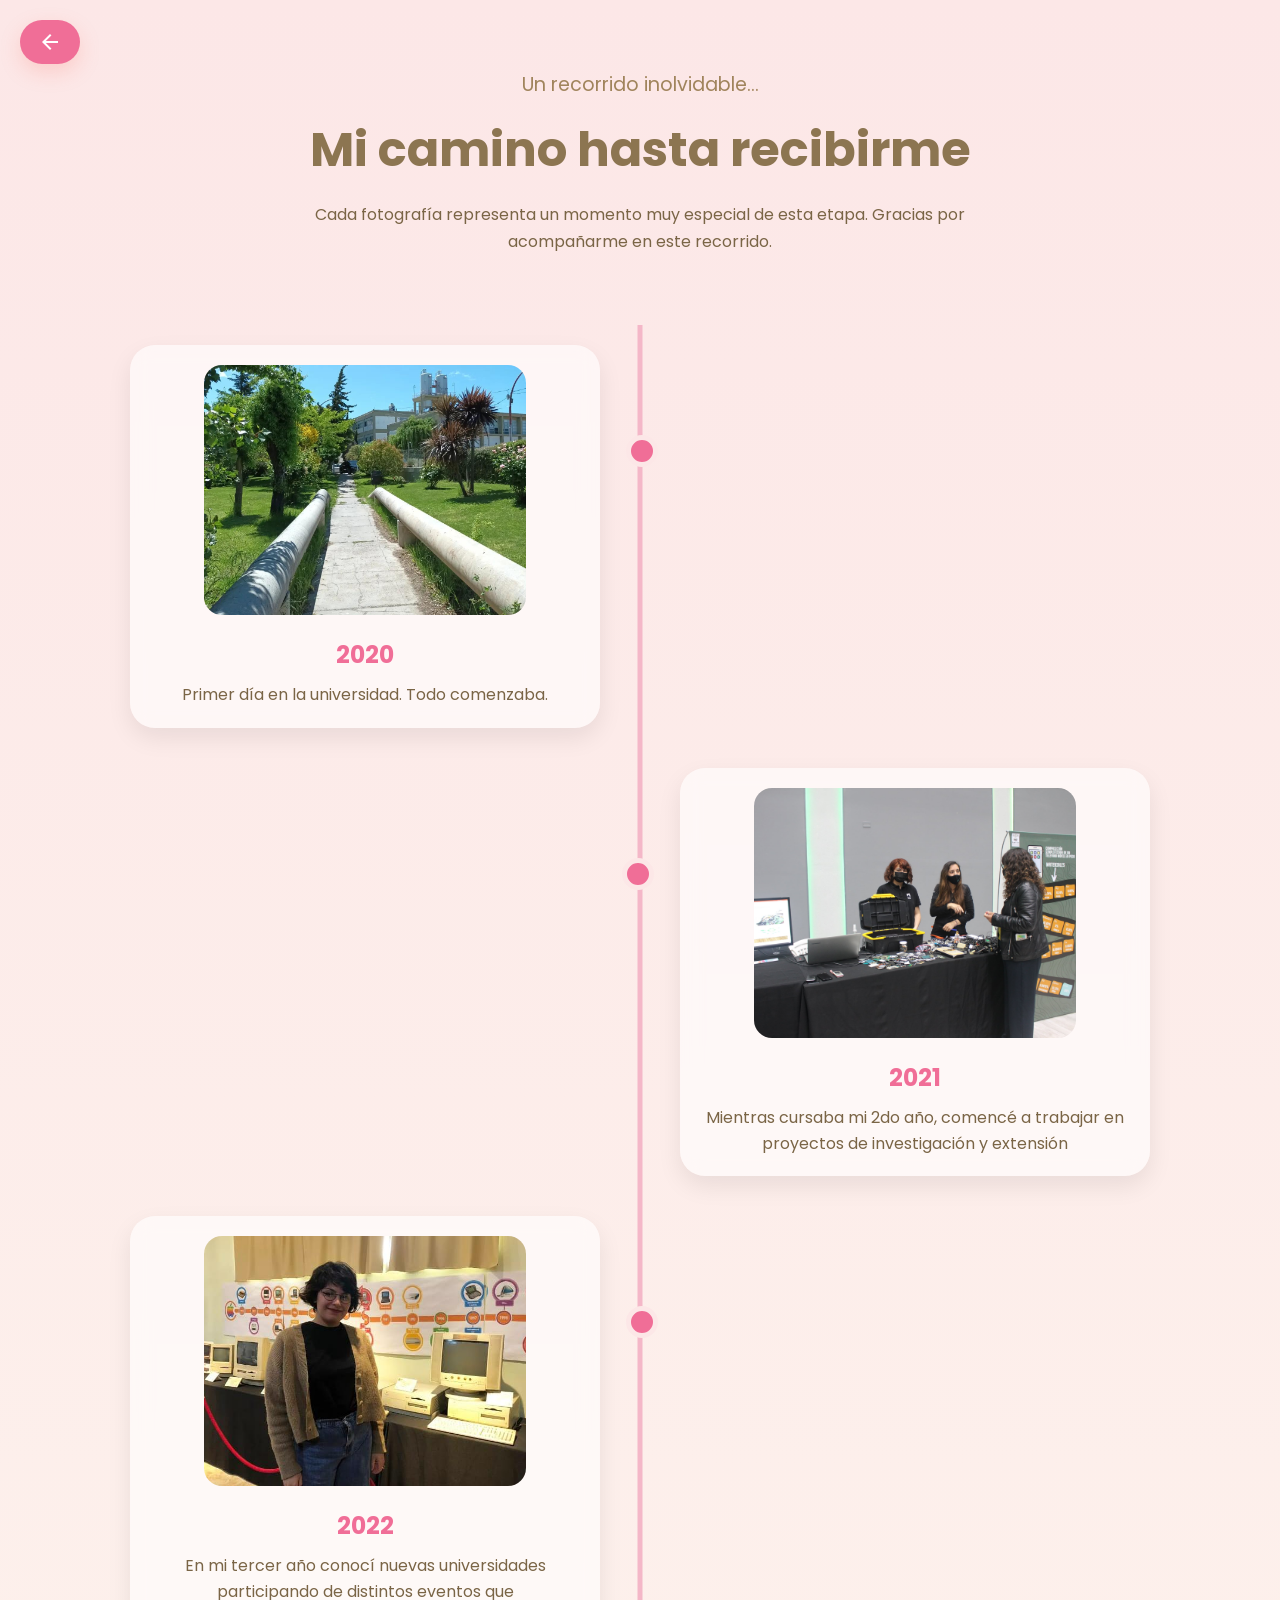
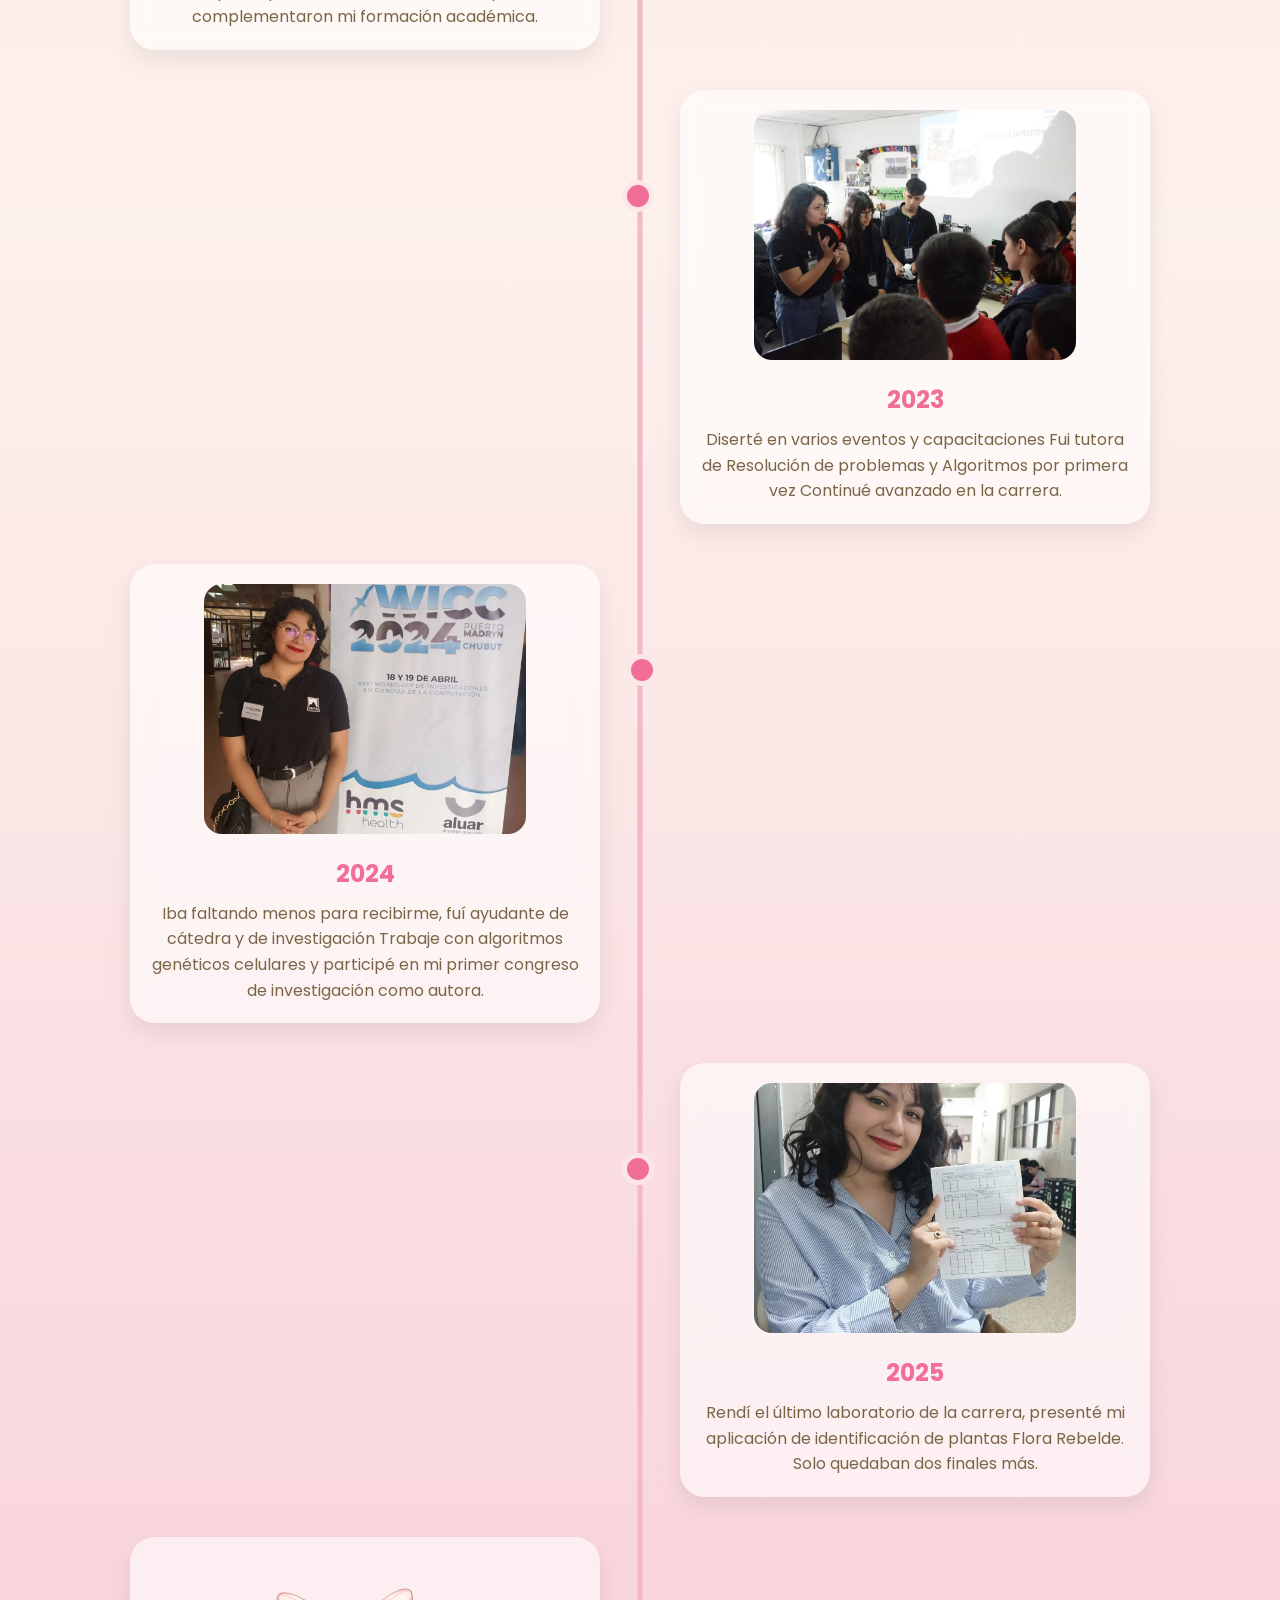
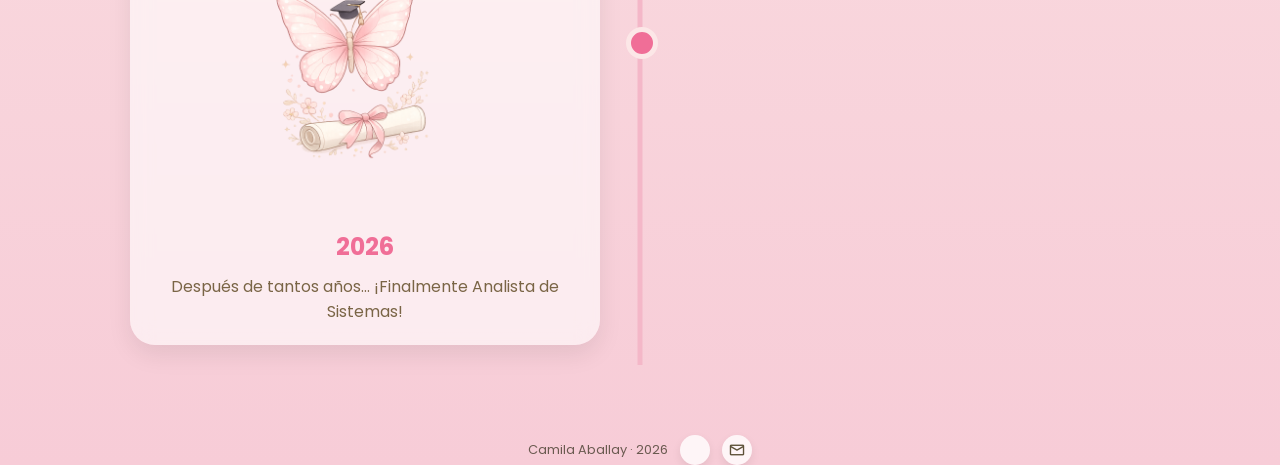
==== fotos.html @ 9742849b "." ====
<!DOCTYPE html>
<html lang="es">

<head>

<meta charset="UTF-8">
<meta name="viewport" content="width=device-width, initial-scale=1.0">

<title>Mi camino hasta recibirme</title>

<link rel="preconnect" href="https://fonts.googleapis.com">

<link rel="preconnect" href="https://fonts.gstatic.com" crossorigin>

<link href="https://fonts.googleapis.com/css2?family=Poppins:wght@300;400;500;600;700;800&display=swap" rel="stylesheet">

<link href="https://fonts.googleapis.com/css2?family=Material+Symbols+Outlined" rel="stylesheet">

<link rel="stylesheet" href="css/fotos.css">
<script defer src="js/fotos.js"></script>
</head>

<body>
 <!-- BOTÓN VOLVER -->

    <a href="index.html" class="boton-volver">
    <span class="material-symbols-outlined">
        arrow_back
    </span>
</a>
<div class="contenedor">

    <p class="subtitulo">
        Un recorrido inolvidable...
    </p>

    <h1>
        Mi camino hasta recibirme
    </h1>

    <p class="descripcion">
        Cada fotografía representa un momento muy especial de esta etapa.
        Gracias por acompañarme en este recorrido. 
    </p>

    <div class="timeline">

        <!-- 1 -->

        <div class="momento izquierda">

            <div class="contenido">

                <img src="img/primerdia.jpg"  class="foto">

                <h3>2020</h3>

                <p>
                    Primer día en la universidad.
                    Todo comenzaba.
                </p>

            </div>

        </div>

        <!-- 2 -->

        <div class="momento derecha">

            <div class="contenido">

                <img src="img/2021.jpg"  class="foto">

                <h3>2021</h3>

                <p>
                    Mientras cursaba mi 2do año, comencé a trabajar en proyectos de investigación y extensión
                </p>

            </div>

        </div>

        <!-- 3 -->

        <div class="momento izquierda">

            <div class="contenido">

                <img src="img/2022.jpg"  class="foto">

                <h3>2022</h3>

                <p>
                 En mi tercer año conocí nuevas universidades participando de distintos eventos
                 que complementaron mi formación académica.
                </p>

            </div>

        </div>

        <!-- 4 -->

        <div class="momento derecha">

            <div class="contenido">

                <img src="img/2023.jpg"  class="foto">

                <h3>2023</h3>

                <p>
                   Diserté en varios eventos y capacitaciones
                   Fui tutora de Resolución de problemas y Algoritmos por primera vez
                   Continué avanzado en la carrera.
                </p>

            </div>

        </div>

        <!-- 5 -->
         <div class="momento izquierda">

            <div class="contenido">

                <img src="img/2024.jpg"  class="foto">

                <h3>2024</h3>

                <p>
                   Iba faltando menos para recibirme, fuí ayudante de cátedra y de investigación
                   Trabaje con algoritmos genéticos celulares y participé en mi primer congreso de investigación
                   como autora.
                </p>

            </div>

        </div>
<div class="momento derecha">

            <div class="contenido">

                <img src="img/2025.jpg"  class="foto">

                <h3>2025</h3>

                <p>
                   Rendí el último laboratorio de la carrera, presenté mi aplicación
                   de identificación de plantas <a>Flora Rebelde</a>. Solo quedaban dos finales más.
                 
                </p>

            </div>

        </div>
        <div class="momento izquierda" >

            <div class="contenido">

                <img src="img/2026.png"  class="foto">

                <h3>2026</h3>

                <p>
                    Después de tantos años...
                    ¡Finalmente Analista de Sistemas!
                    
                </p>

            </div>

        </div>

    </div>

   

</div>
<div class="modal-imagen" id="modalImagen">

    <span id="cerrarImagen">&times;</span>

    <img id="imagenGrande">

</div>
   <footer class="footer">

        <span class="footer-text">
            Camila Aballay · 2026
        </span>

        <a href="https://github.com/TU_USUARIO/FloraRebelde"
           target="_blank"
           rel="noopener noreferrer"
           aria-label="GitHub">

            <i class="fa-brands fa-github"></i>

        </a>

        <a href="mailto:tuemail@gmail.com"
           aria-label="Contacto">

            <span class="material-symbols-outlined">
                mail
            </span>

        </a>

    </footer>
</body>

</html>
---- css/fotos.css ----
*{
    margin:0;
    padding:0;
    box-sizing:border-box;
}

body{

    font-family:Poppins,sans-serif;

    background:linear-gradient(
        180deg,
        #FCE7E7,
        #FDF1EC,
        #F7CCD7
    );

    color:#7A6546;

}

.contenedor{

    width:90%;
    max-width:1100px;

    margin:auto;

    padding:70px 0;

    text-align:center;

}

.subtitulo{

    color:#A0845C;

    font-size:1.2rem;

}

h1{

    color:#8C7551;

    font-size:3rem;

    margin:15px 0;

}

.descripcion{

    max-width:700px;

    margin:auto;

    line-height:1.7;

    margin-bottom:70px;

}

.timeline{

    position:relative;

    margin:auto;

}

.timeline::after{

    content:"";

    position:absolute;

    width:5px;

    background:#F4B7C8;

    top:0;

    bottom:0;

    left:50%;

    transform:translateX(-50%);
}

.momento{

    position:relative;

    width:50%;

    padding:20px 40px;

}

.izquierda{

    left:0;

}

.derecha{

    left:50%;
}

.contenido{

    background:rgba(255,255,255,.6);

    backdrop-filter:blur(10px);

    padding:20px;

    border-radius:25px;

    box-shadow:0 10px 25px rgba(0,0,0,.08);

    transition:.3s;
}

.contenido:hover{

    transform:translateY(-5px);

}

.contenido img{

    width:75%;

    height:250px;

    object-fit:cover;

    border-radius:18px;

    margin-bottom:15px;
}

.contenido h3{

    color:#F06E97;

    margin-bottom:10px;

    font-size:1.5rem;

}

.contenido p{

    line-height:1.6;

}

.momento::after{

  content:"";

    position:absolute;

    width:22px;
    height:22px;

    background:#F06E97;
    border:5px solid #FCE7E7;
    border-radius:50%;

    top:110px;

    z-index:3;

}

.izquierda::after{

    right:-18px;

}

.derecha::after{

    left:-18px;

}

.volver{

    margin-top:70px;

}

.volver a{

    display:inline-block;

    text-decoration:none;

    color:white;

    background:linear-gradient(
        90deg,
        #FF9A92,
        #F7C9D8
    );

    padding:15px 35px;

    border-radius:999px;

    transition:.3s;
}

.volver a:hover{

    transform:translateY(-3px);

}

@media(max-width:800px){

.timeline::after{

left:25px;

}

.momento{

width:100%;

padding-left:70px;

padding-right:20px;

}

.derecha{

left:0;

}

.izquierda::after,
.derecha::after{

left:8px;

}

}
/* ===========================
   MODAL IMAGEN
=========================== */

.modal-imagen{

    display:none;

    position:fixed;

    inset:0;

    background:rgba(0,0,0,.85);

    justify-content:center;

    align-items:center;

    z-index:9999;

    animation:aparecer .25s;
}

.modal-imagen.mostrar{

    display:flex;
}

.modal-imagen img{

    max-width:90%;

    max-height:90vh;

    border-radius:20px;

    box-shadow:0 15px 40px rgba(0,0,0,.4);

    animation:zoom .25s;
}

.modal-imagen span{

    position:absolute;

    top:25px;

    right:35px;

    color:white;

    font-size:45px;

    cursor:pointer;
}

.foto{

    cursor:pointer;

    transition:.3s;
}

.foto:hover{

    transform:scale(1.03);
}

@keyframes zoom{

    from{

        transform:scale(.8);

        opacity:0;
    }

    to{

        transform:scale(1);

        opacity:1;
    }

}
.boton-volver{
    position:fixed;
    top:20px;
    left:20px;

    display:flex;
    align-items:center;
    gap:8px;

    padding:10px 18px;

    border-radius:999px;

    
    background:#F06E97;
    color:white;

    text-decoration:none;
    font-weight:600;
    font-size:.85rem;

    box-shadow:0 8px 20px rgba(250,128,114,.25);

    transition:.3s;
    z-index:999;
}
.boton-volver:hover{
    transform:translateY(-3px);
}
/* FOOTER */
.footer{
   
    
    bottom:15px;
    left:0;

    width:100%;

    display:flex;
    justify-content:center;
    align-items:center;

    gap:12px;

    font-size:.8rem;

    color:#6A5A50;
}

/* Línea decorativa */

.footer::before{

content:"";

    position:absolute;

    top:-25px;

    left:50%;

    transform:translateX(-50%);

    width:350px;

    height:1px;

    background:linear-gradient(
        90deg,
        transparent,
        #F4B7C8,
        #F06E97,
        #F4B7C8,
        transparent
    );
}

.footer a{
    width:30px;
    height:30px;

    display:flex;
    align-items:center;
    justify-content:center;

    border-radius:50%;

    background:rgba(255,255,255,.8);

    color:#5D5138;

    text-decoration:none;

    box-shadow:
    0 4px 10px rgba(0,0,0,.08);
}

.footer .material-symbols-outlined,
.footer i{
    font-size:18px;
}
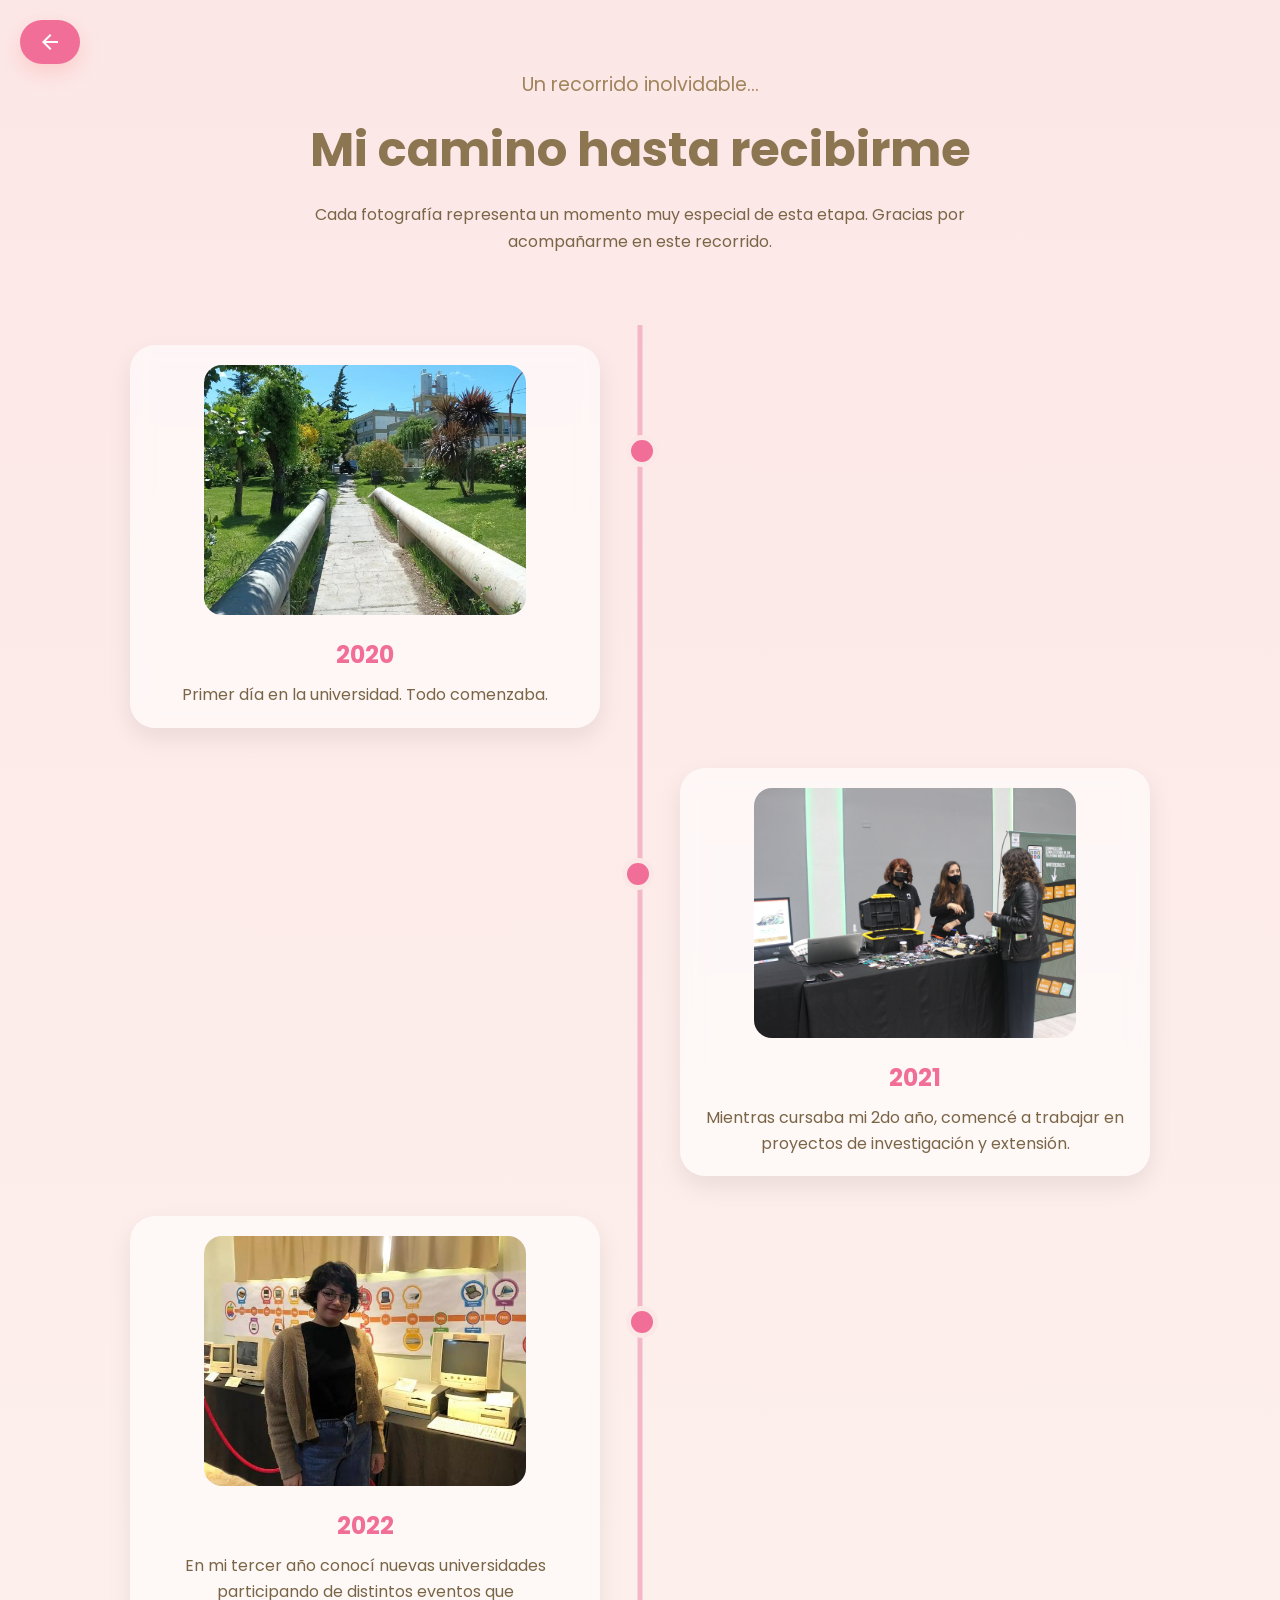
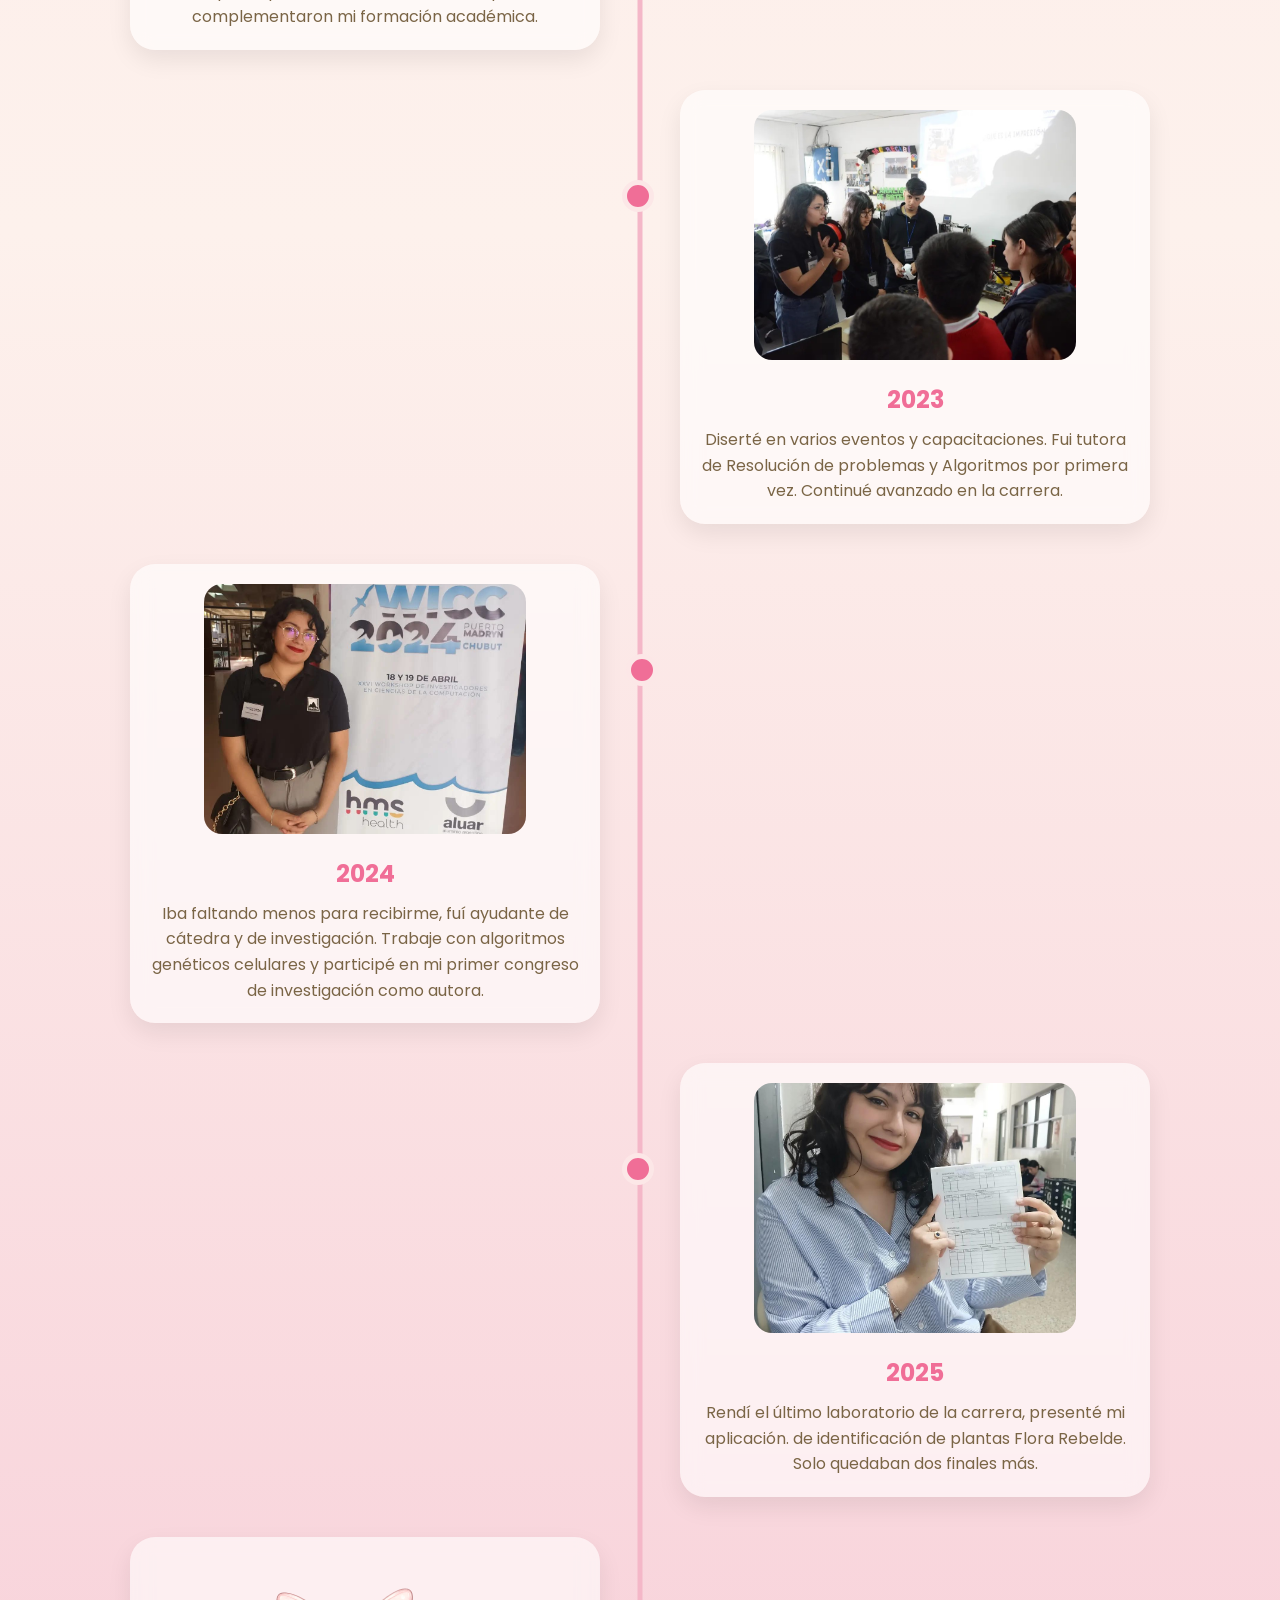
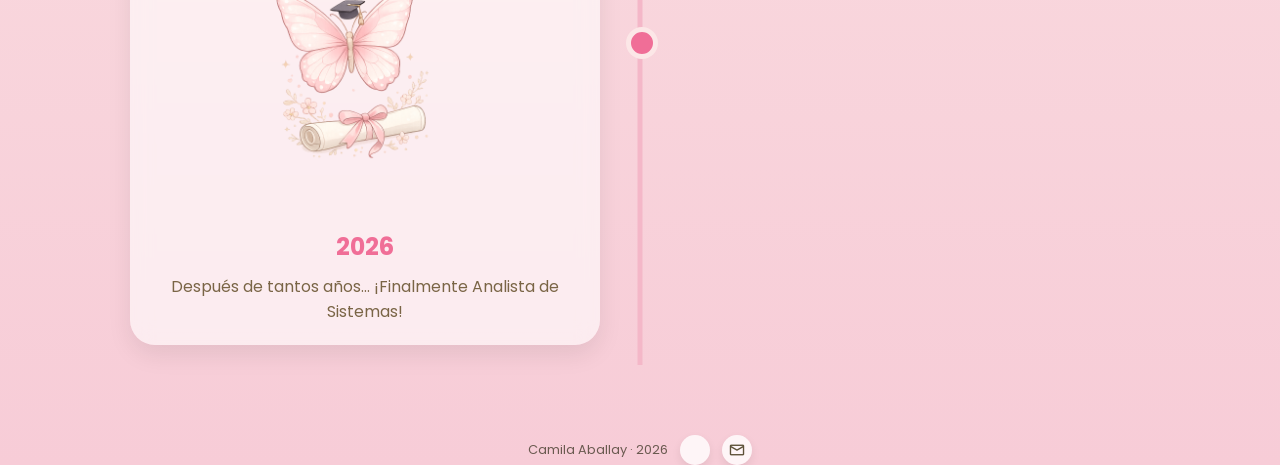
==== commit ec355841: "edición de imagenes" ====
--- a/fotos.html
+++ b/fotos.html
@@ -75,7 +75,7 @@
                 <h3>2021</h3>
 
                 <p>
-                    Mientras cursaba mi 2do año, comencé a trabajar en proyectos de investigación y extensión
+                    Mientras cursaba mi 2do año, comencé a trabajar en proyectos de investigación y extensión.
                 </p>
 
             </div>
@@ -112,8 +112,8 @@
                 <h3>2023</h3>
 
                 <p>
-                   Diserté en varios eventos y capacitaciones
-                   Fui tutora de Resolución de problemas y Algoritmos por primera vez
+                   Diserté en varios eventos y capacitaciones.
+                   Fui tutora de Resolución de problemas y Algoritmos por primera vez.
                    Continué avanzado en la carrera.
                 </p>
 
@@ -131,7 +131,7 @@
                 <h3>2024</h3>
 
                 <p>
-                   Iba faltando menos para recibirme, fuí ayudante de cátedra y de investigación
+                   Iba faltando menos para recibirme, fuí ayudante de cátedra y de investigación.
                    Trabaje con algoritmos genéticos celulares y participé en mi primer congreso de investigación
                    como autora.
                 </p>
@@ -148,7 +148,7 @@
                 <h3>2025</h3>
 
                 <p>
-                   Rendí el último laboratorio de la carrera, presenté mi aplicación
+                   Rendí el último laboratorio de la carrera, presenté mi aplicación.
                    de identificación de plantas <a>Flora Rebelde</a>. Solo quedaban dos finales más.
                  
                 </p>
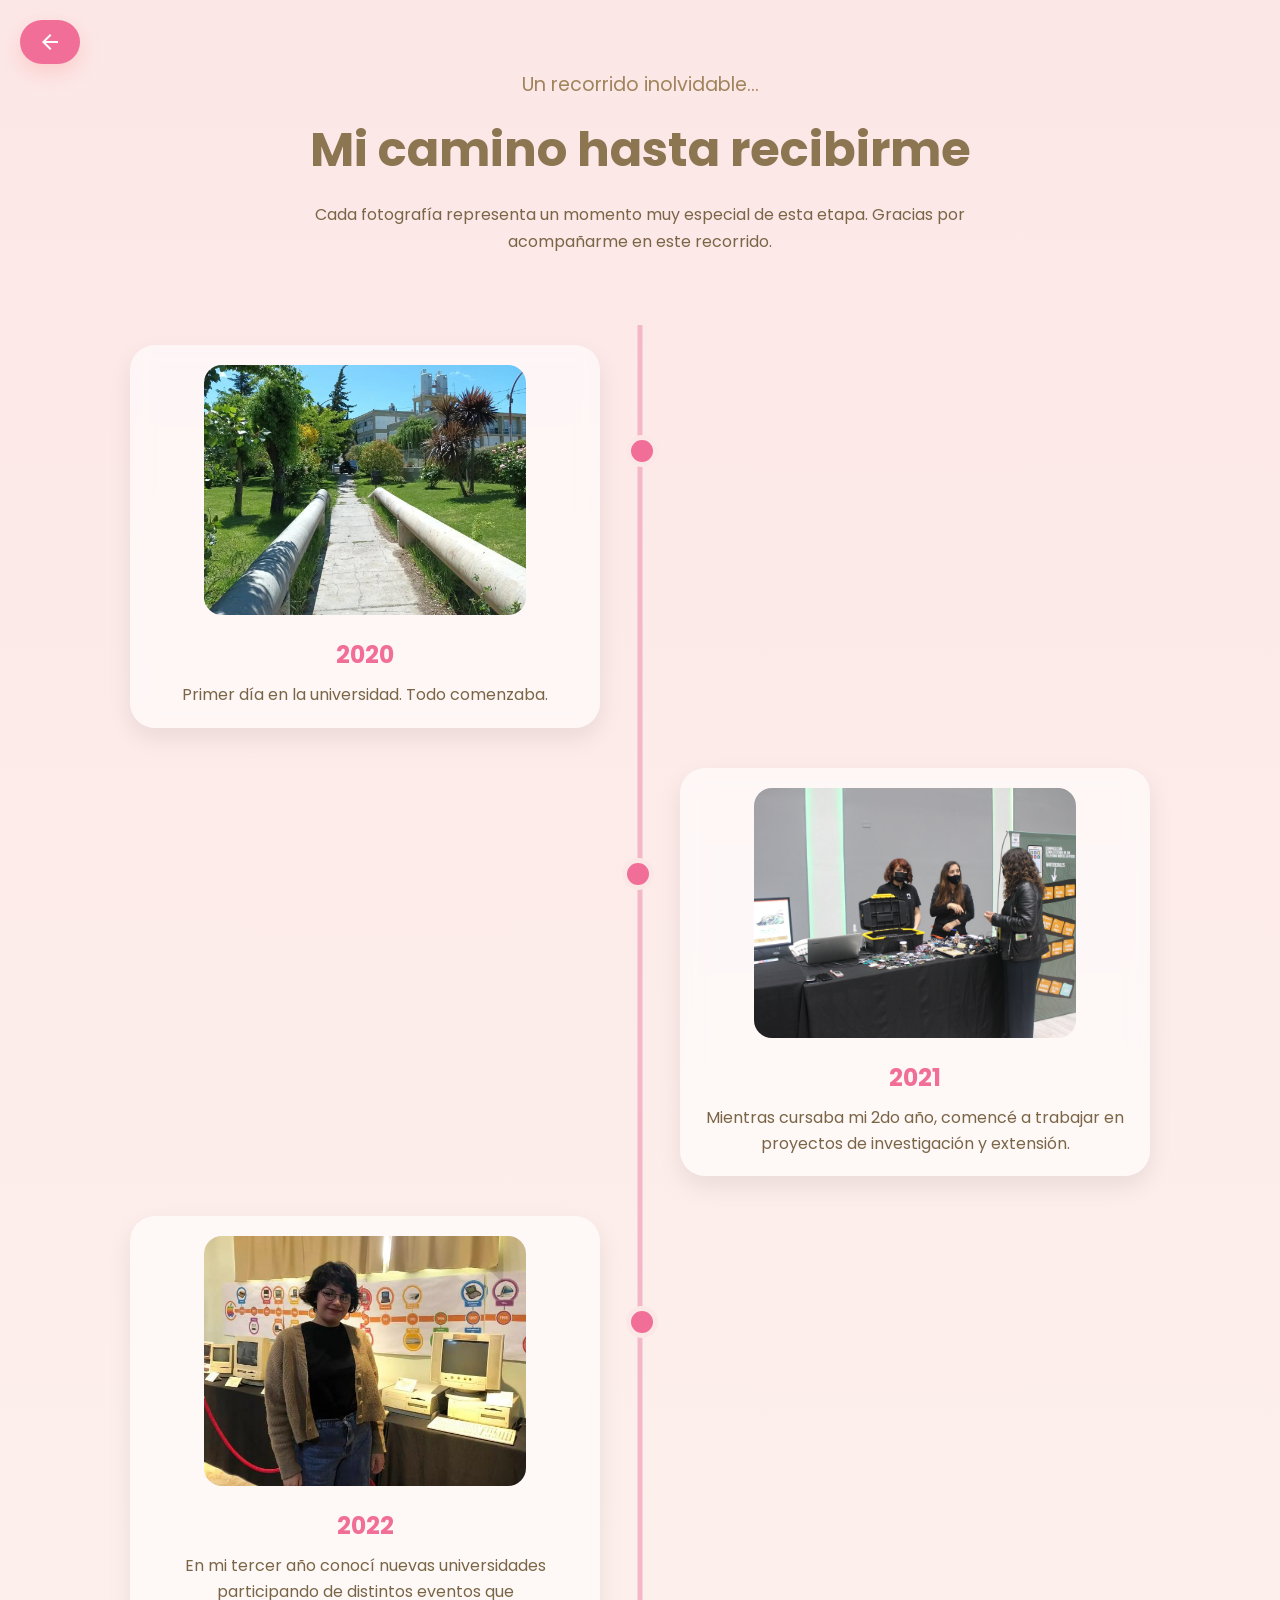
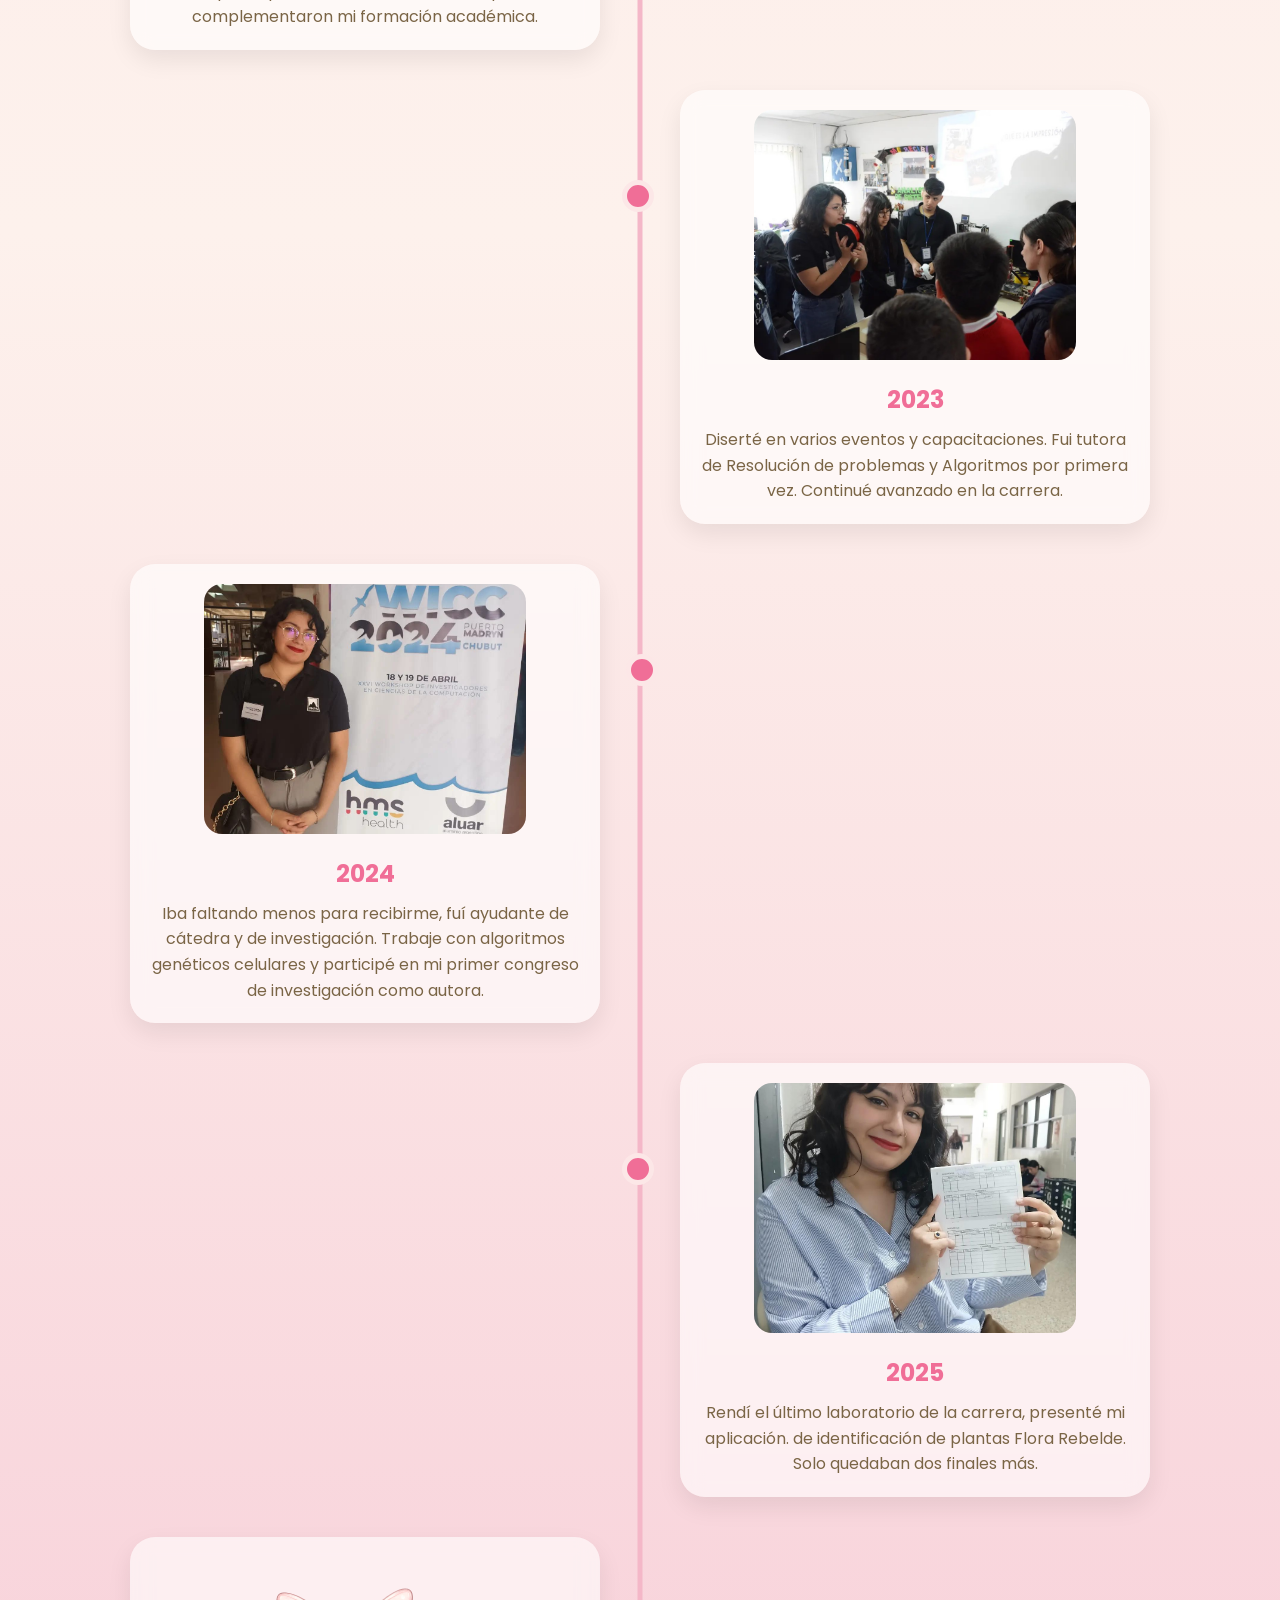
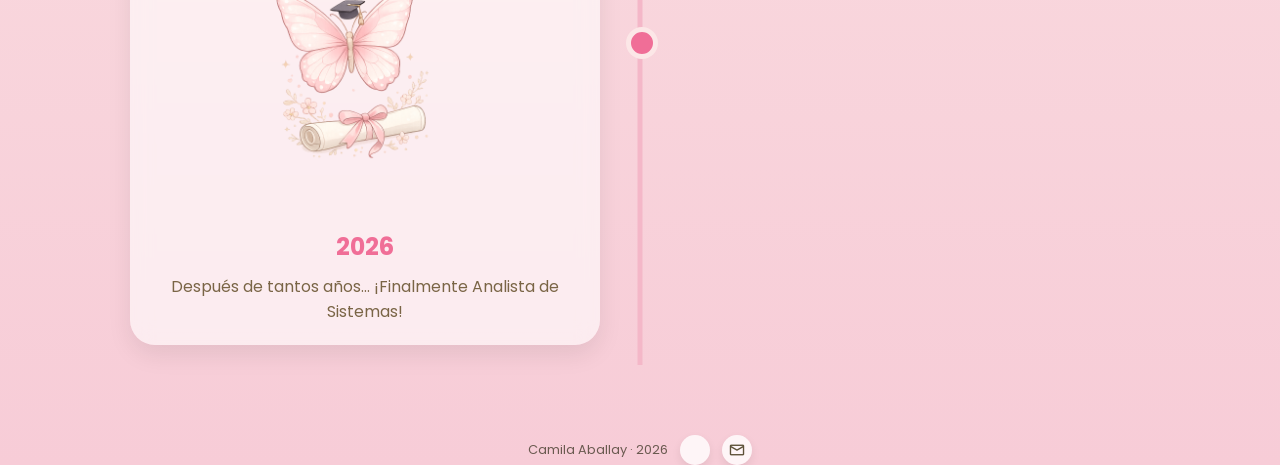
==== commit f24da443: "modificacion imagen fotos" ====
--- a/fotos.html
+++ b/fotos.html
@@ -107,7 +107,7 @@
 
             <div class="contenido">
 
-                <img src="img/2023.jpg"  class="foto">
+                <img src="img/2023.jpg"  class="foto"  style="object-position: 15% center;">
 
                 <h3>2023</h3>
 
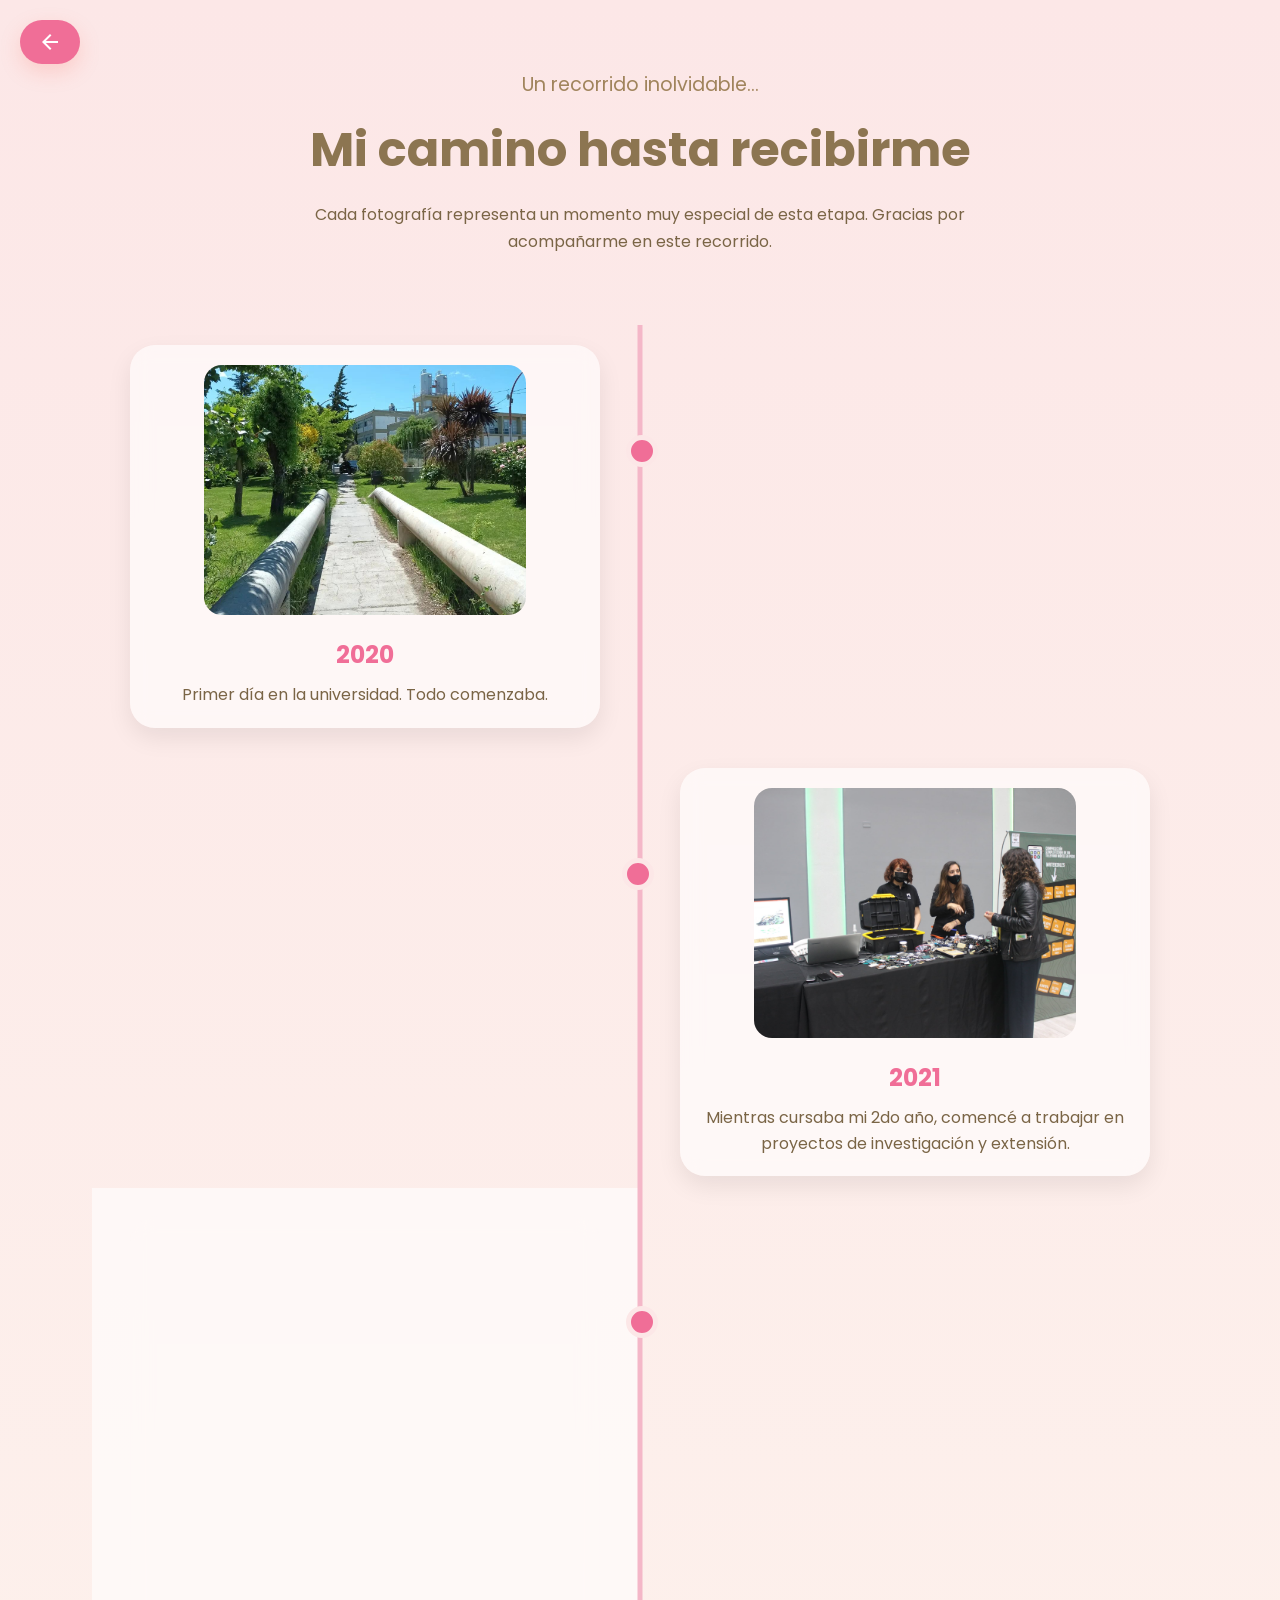
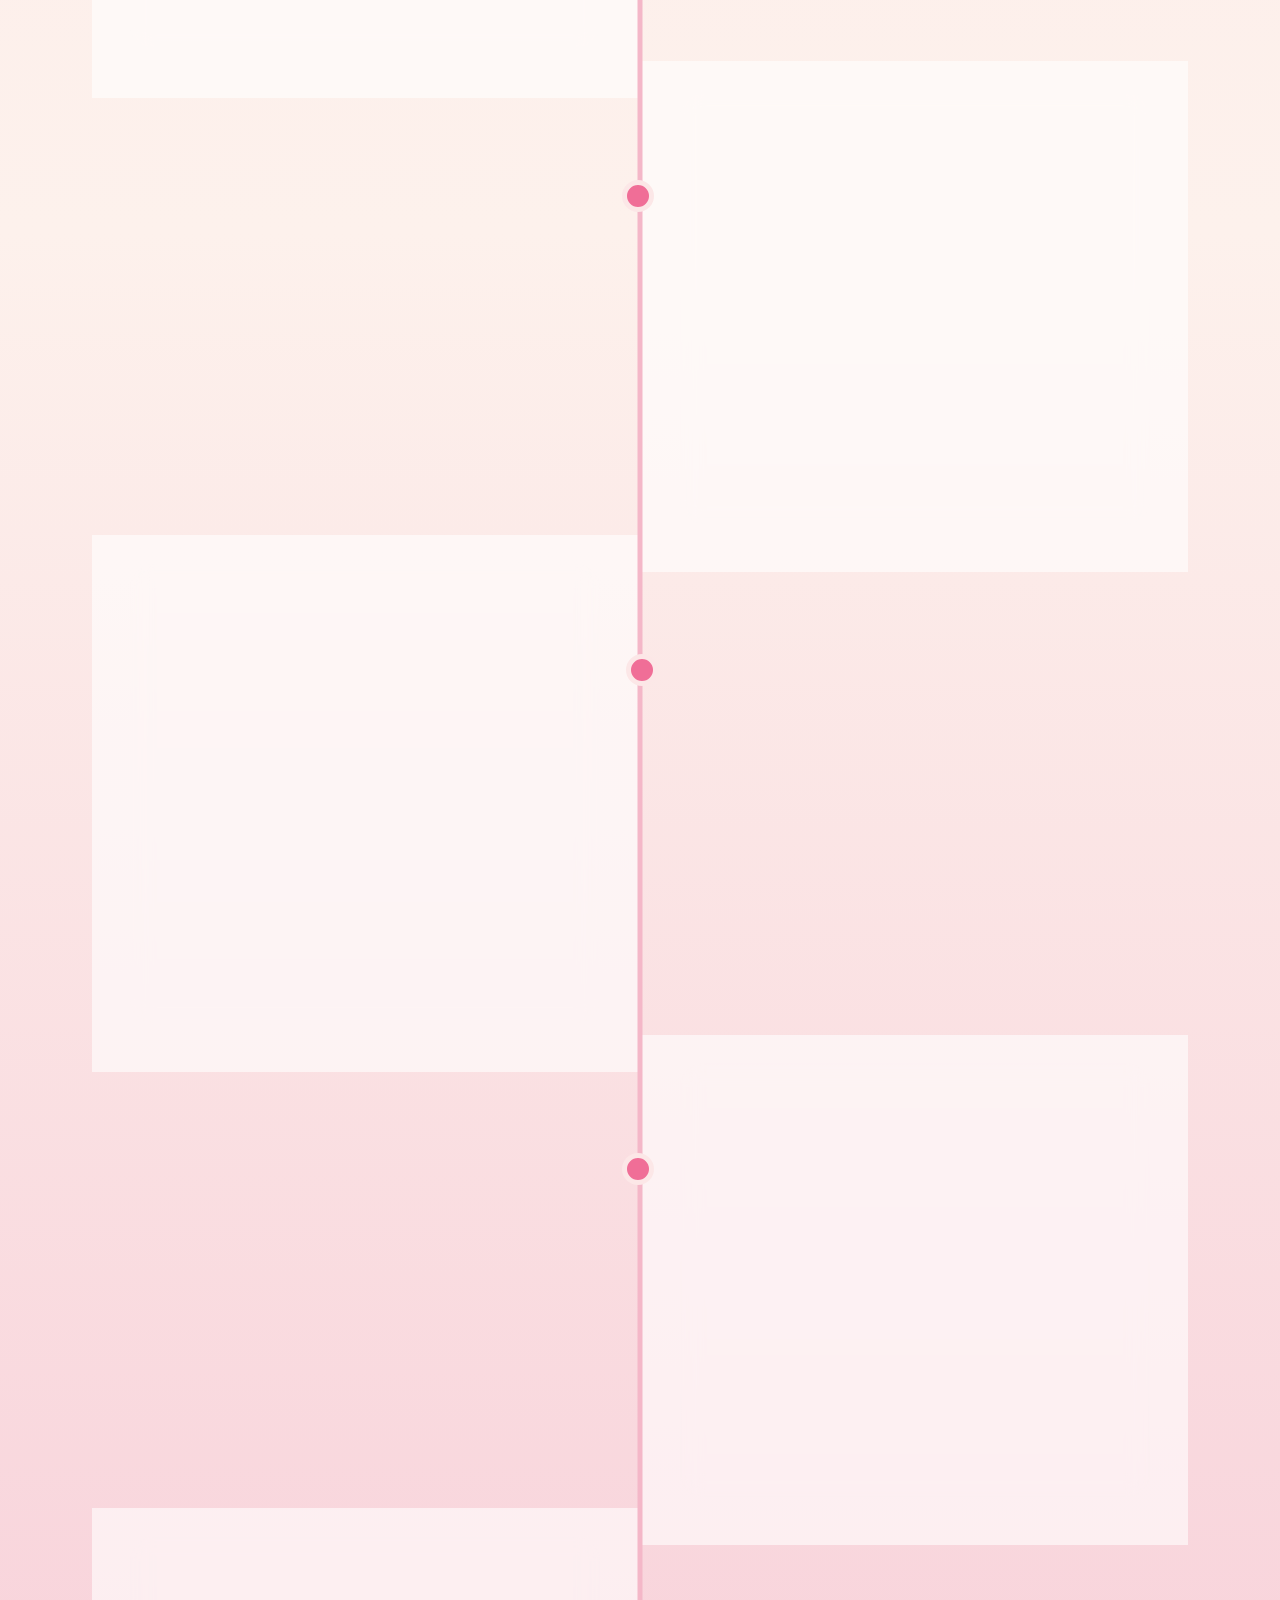
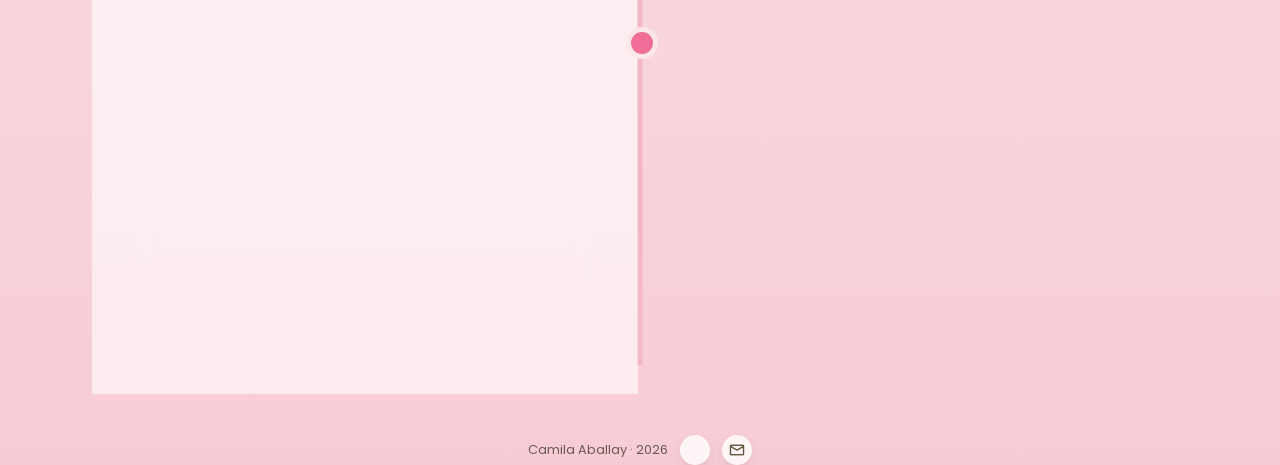
==== commit abf35571: "modificacion footer" ====
--- a/fotos.html
+++ b/fotos.html
@@ -192,7 +192,7 @@
             Camila Aballay · 2026
         </span>
 
-        <a href="https://github.com/TU_USUARIO/FloraRebelde"
+        <a href="#
            target="_blank"
            rel="noopener noreferrer"
            aria-label="GitHub">
@@ -201,7 +201,7 @@
 
         </a>
 
-        <a href="mailto:tuemail@gmail.com"
+        <a href="mailto:aballaycamila4@gmail.com"
            aria-label="Contacto">
 
             <span class="material-symbols-outlined">
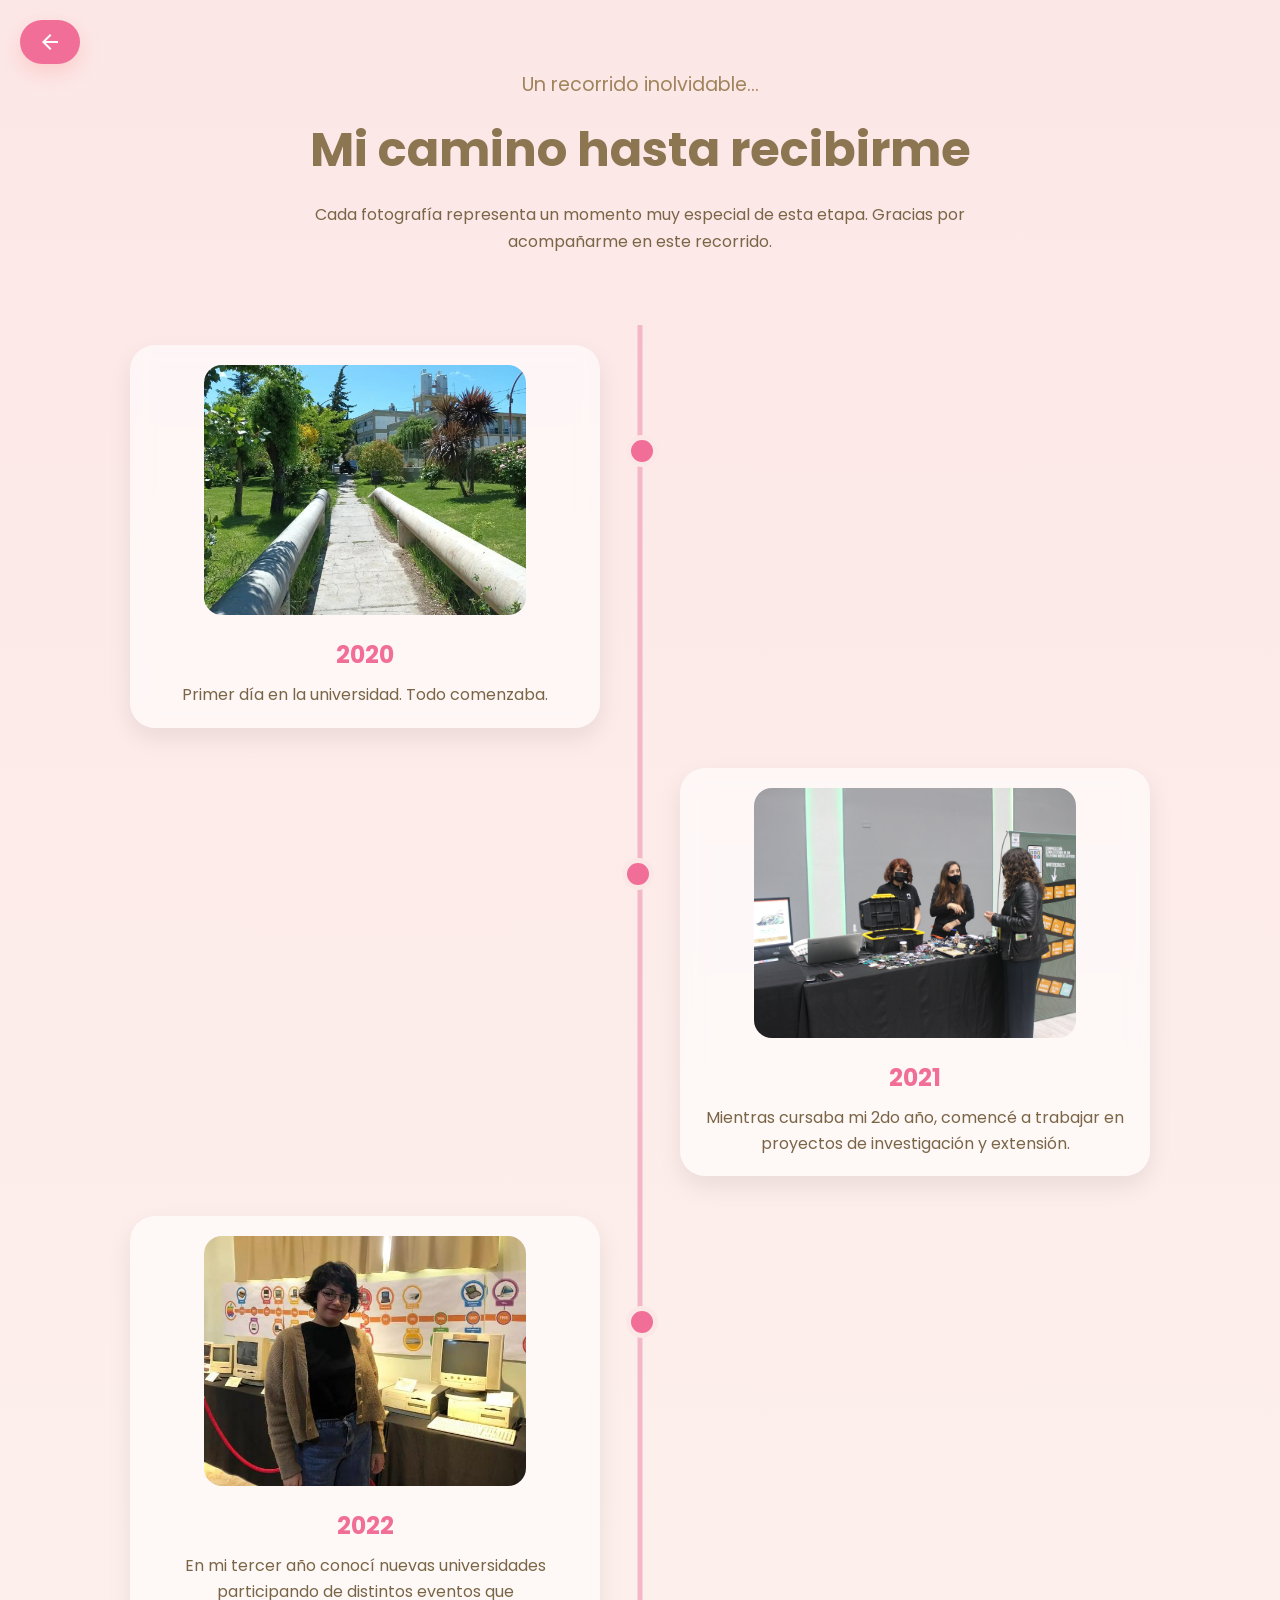
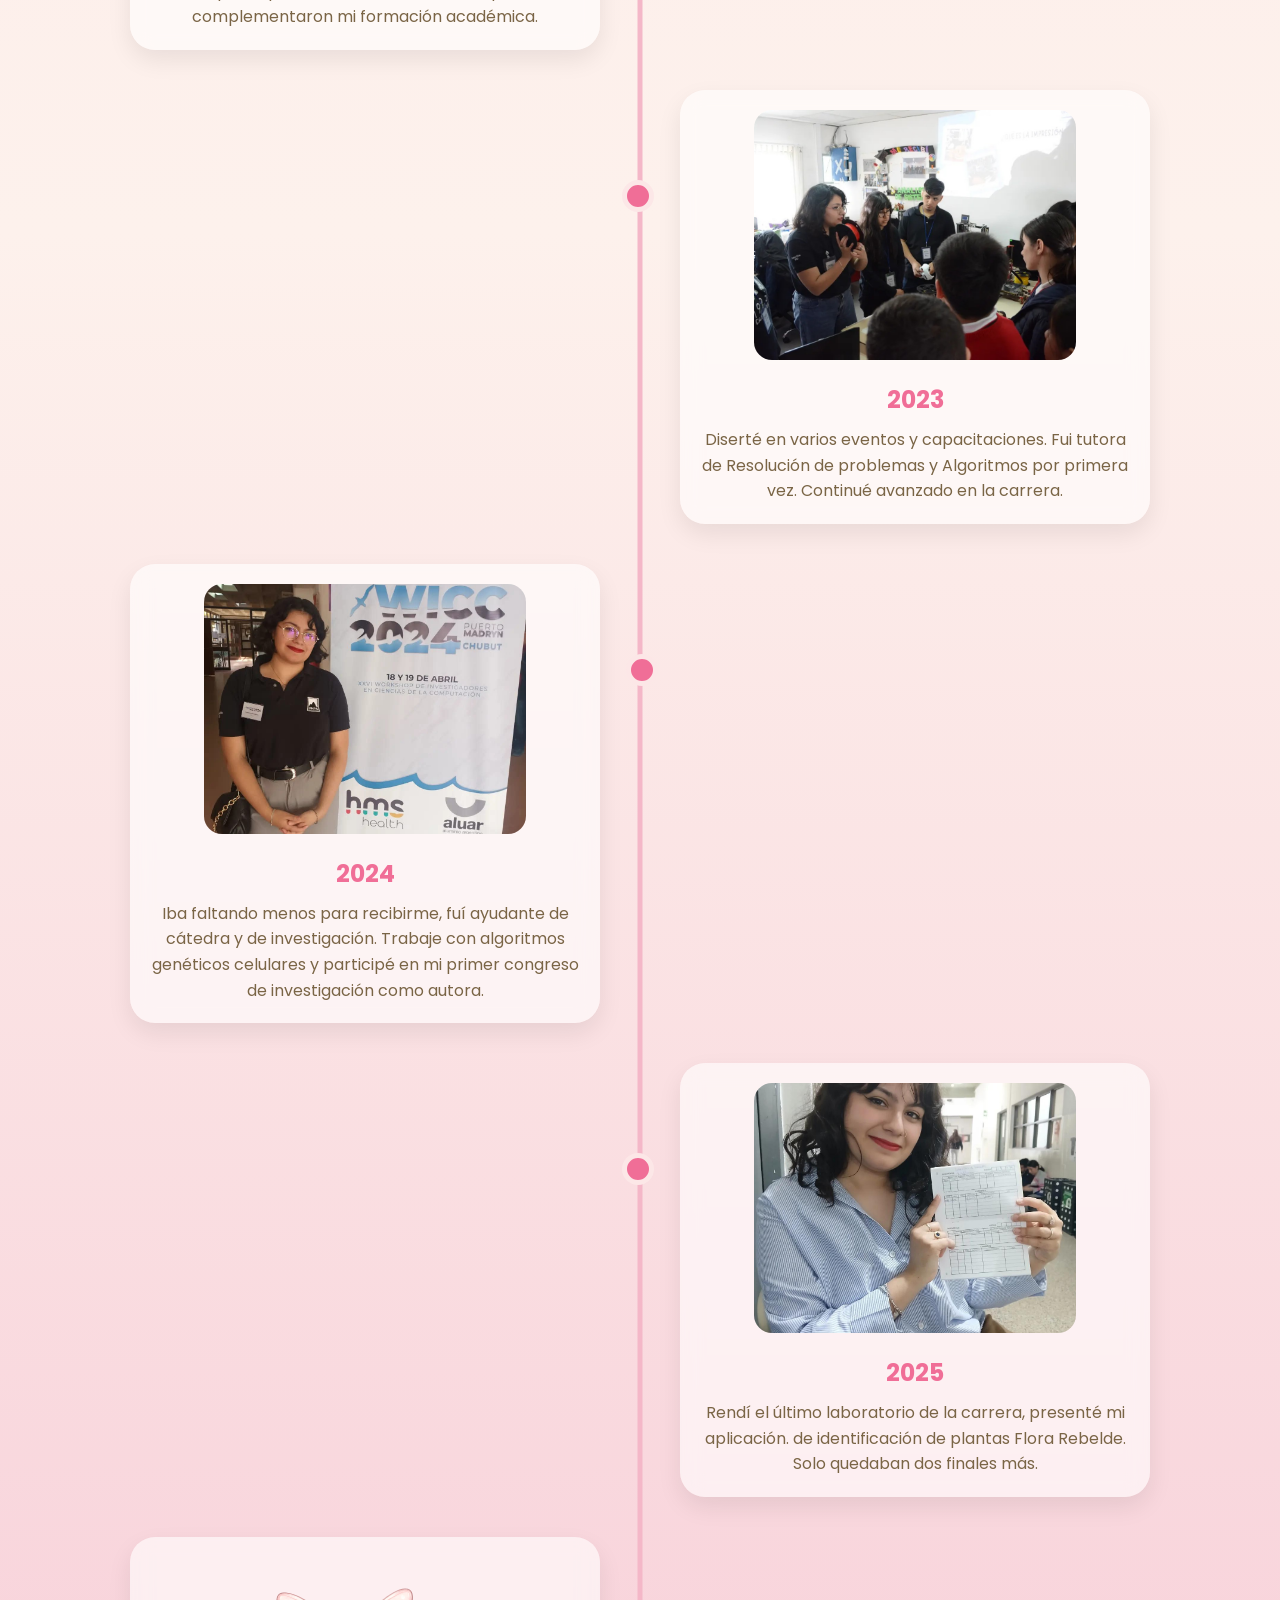
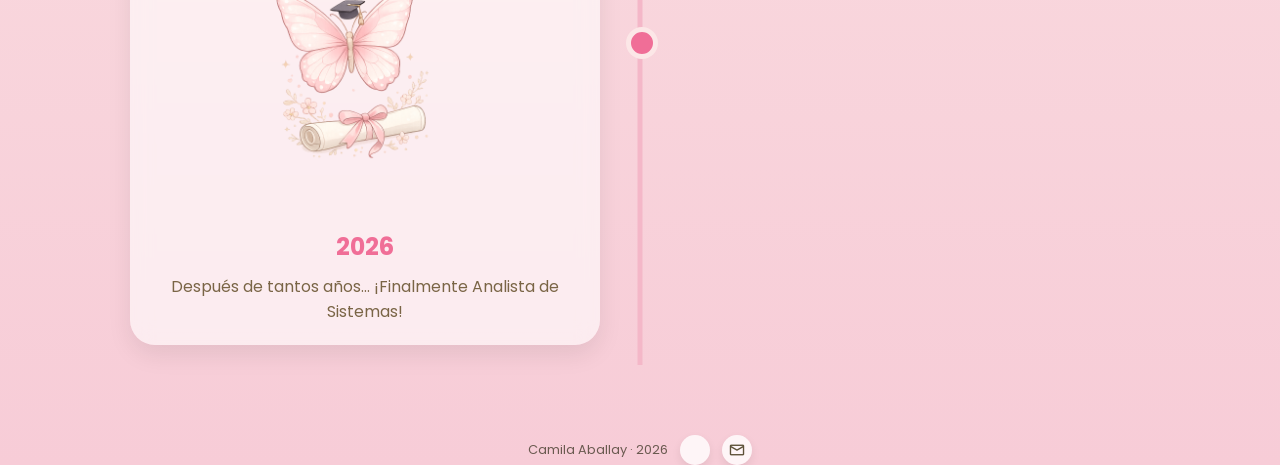
==== commit 5dbcf7a7: "cambios footer" ====
--- a/fotos.html
+++ b/fotos.html
@@ -195,7 +195,7 @@
         <a href="#
            target="_blank"
            rel="noopener noreferrer"
-           aria-label="GitHub">
+           aria-label="GitHub" style="color:rebeccapurple">
 
             <i class="fa-brands fa-github"></i>
 
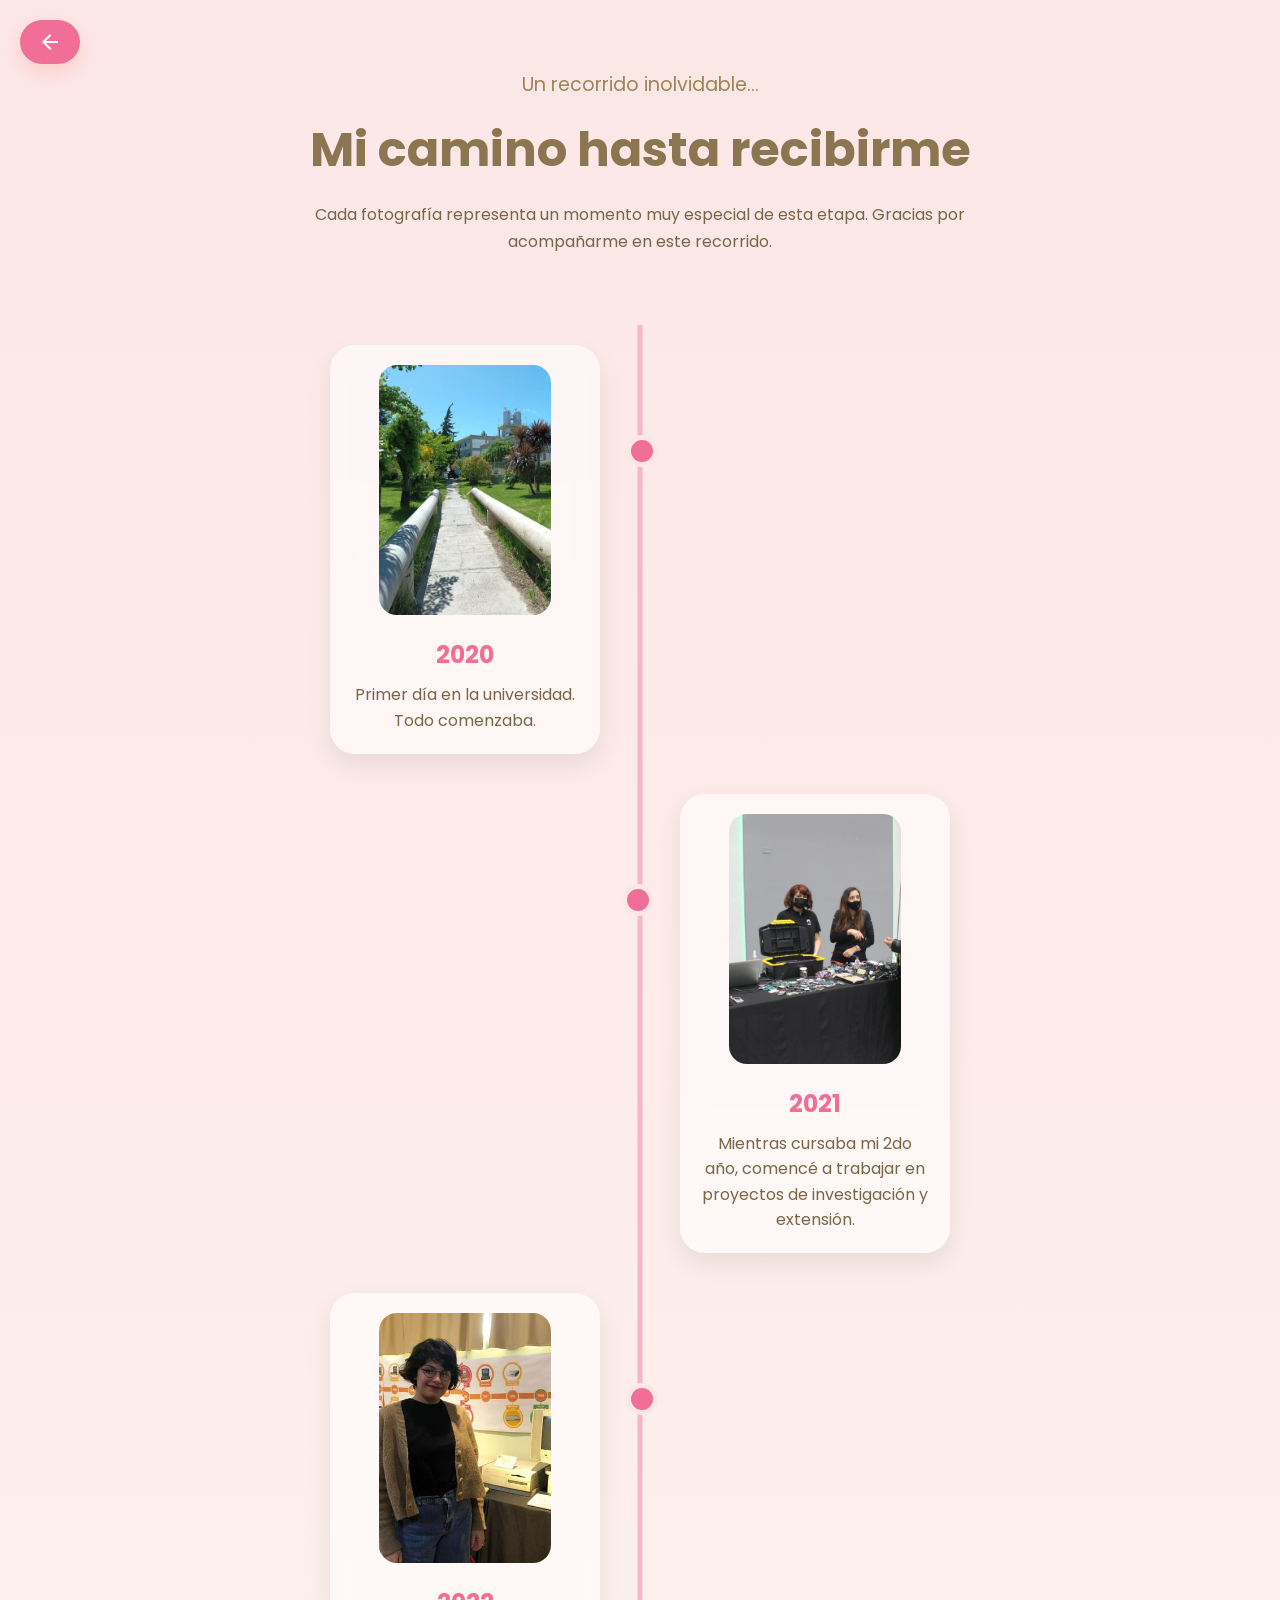
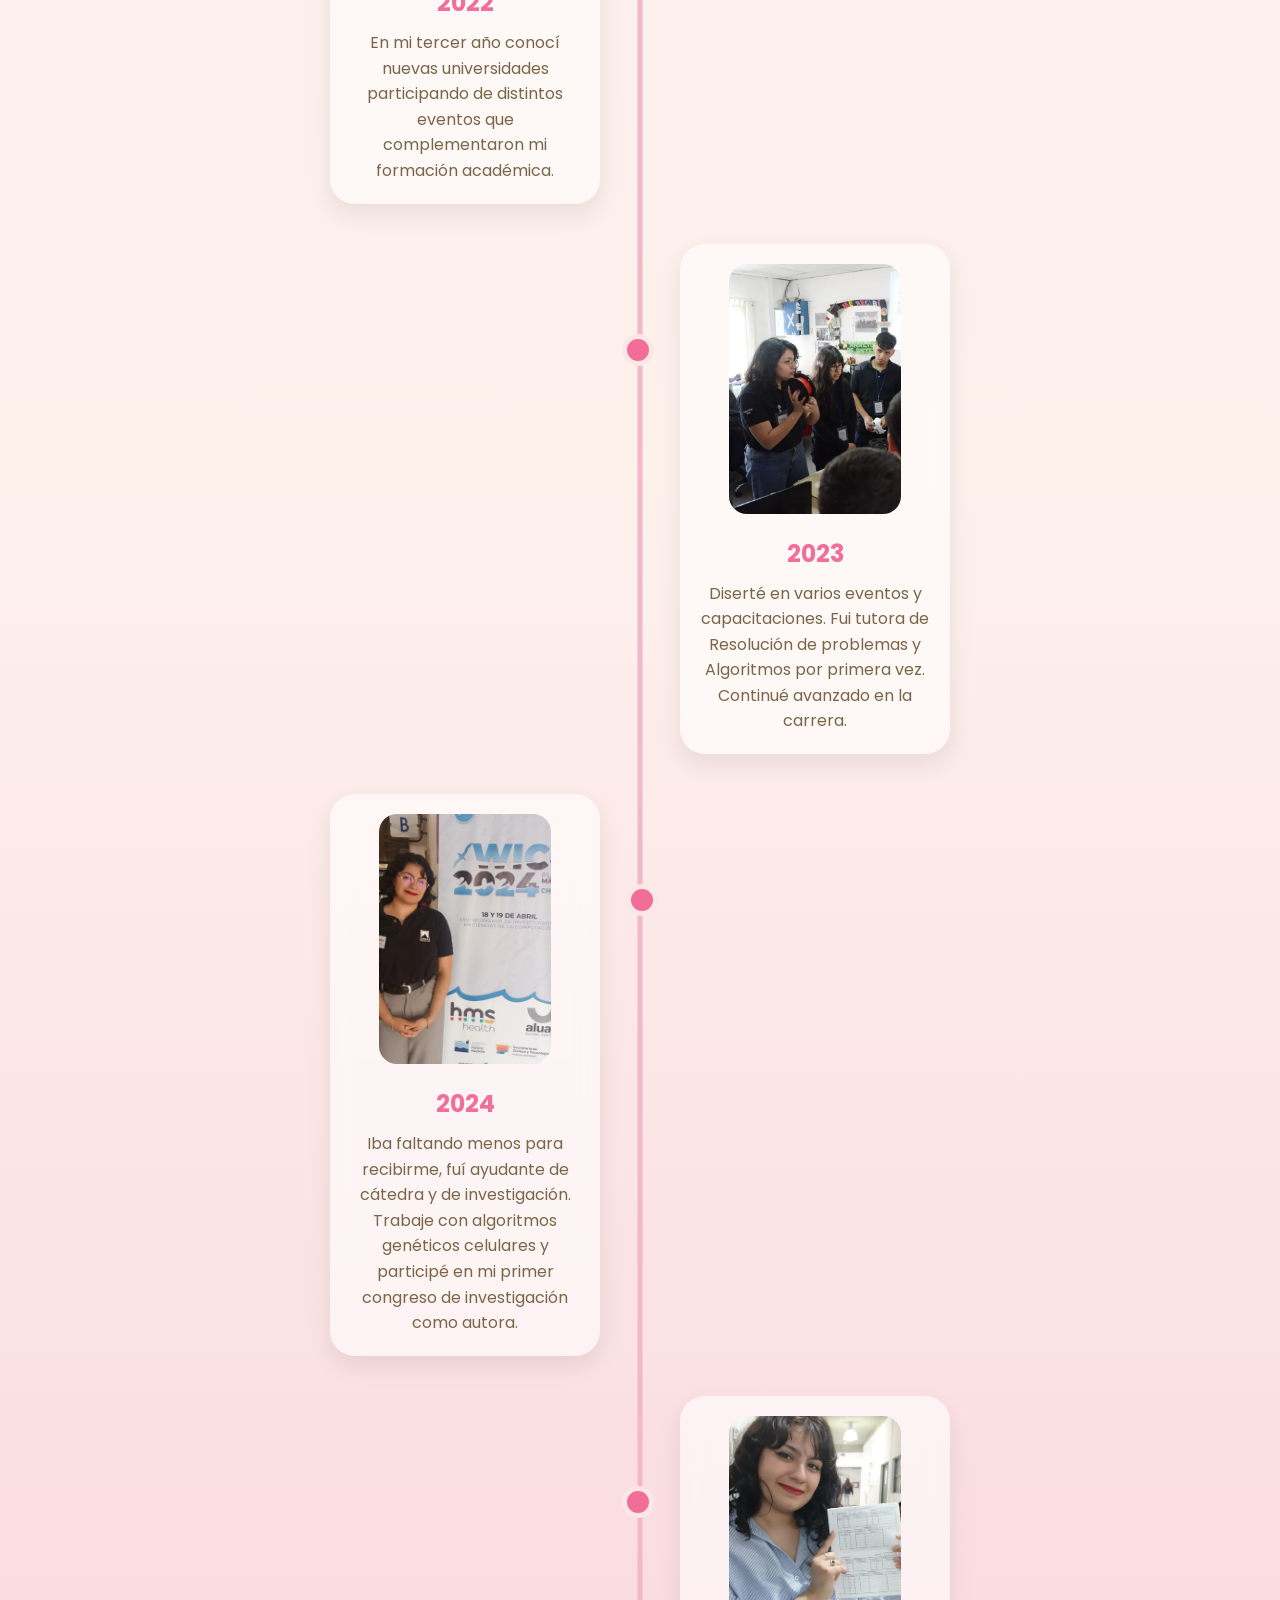
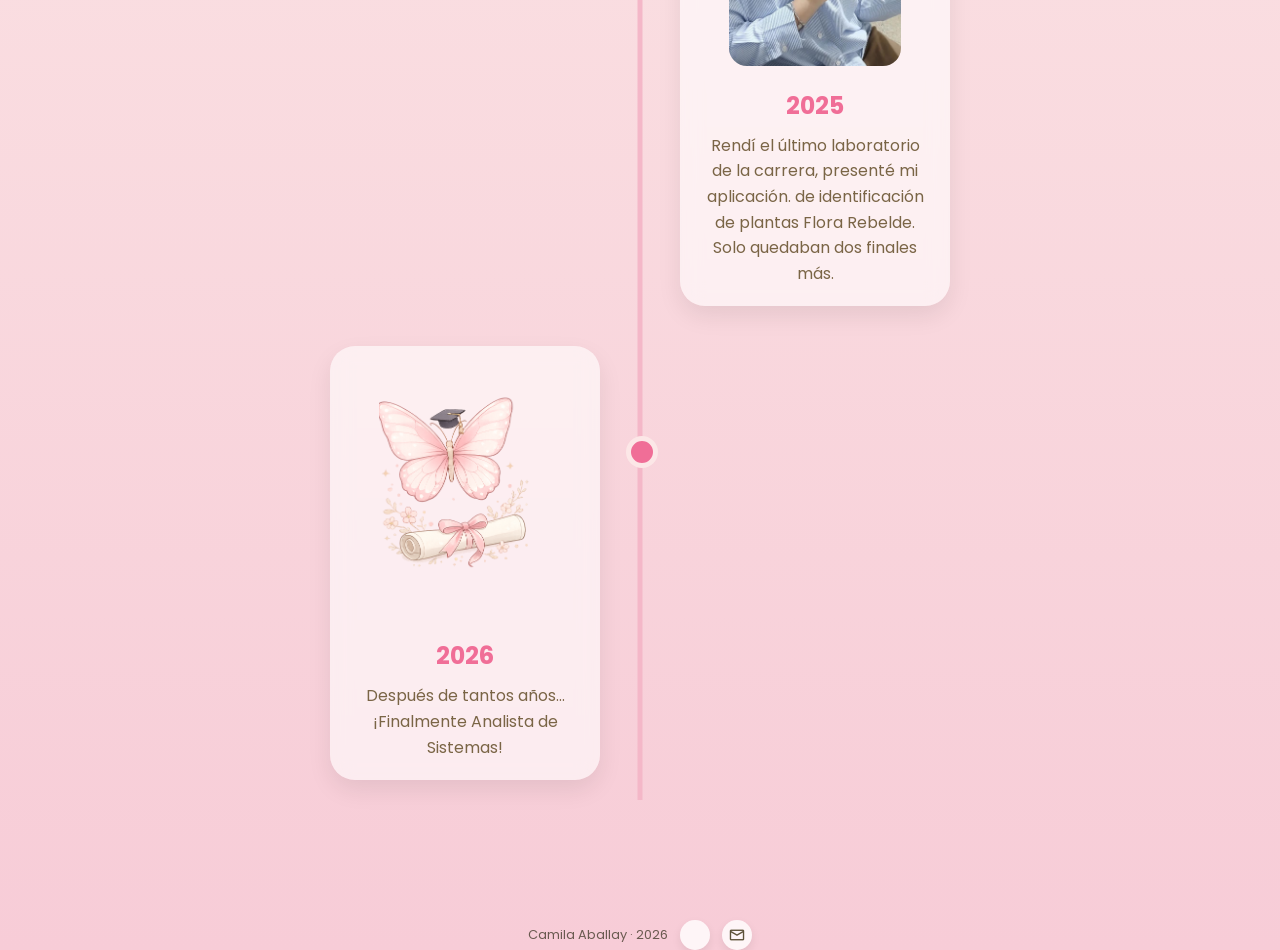
==== commit 8cc47630: "footer" ====
--- a/fotos.html
+++ b/fotos.html
@@ -195,7 +195,7 @@
         <a href="#
            target="_blank"
            rel="noopener noreferrer"
-           aria-label="GitHub" style="color:rebeccapurple">
+           aria-label="GitHub" >
 
             <i class="fa-brands fa-github"></i>
 
--- a/css/fotos.css
+++ b/css/fotos.css
@@ -370,8 +370,7 @@
 .boton-volver:hover{
     transform:translateY(-3px);
 }
-/* FOOTER */
-.footer{
+footer{
    
     
     bottom:15px;
@@ -441,4 +440,396 @@
 .footer .material-symbols-outlined,
 .footer i{
     font-size:18px;
+}
+/* TECNOLOGÍAS */
+
+.stack-inline{
+
+    text-align:center;
+
+    margin-top:10px;
+    margin-bottom:25px;
+
+    font-size:.9rem;
+
+    font-weight:500;
+
+    color:#8C7551;
+
+    opacity:.9;
+}
+
+/* TIMELINE */
+
+.timeline{
+
+
+    flex:1;
+    max-width:700px;
+    margin-bottom:50px;
+
+}
+
+.timeline h2{
+
+    text-align:center;
+
+    margin-bottom:25px;
+
+    color:#F06E97;
+
+    font-size:1.8rem;
+}
+
+.timeline-item{
+
+    position:relative;
+
+    display:flex;
+
+    gap:20px;
+
+    margin-bottom:25px;
+}
+
+.timeline-item::before{
+
+    content:"";
+
+    position:absolute;
+
+    left:22px;
+    top:50px;
+
+    width:2px;
+    height:100%;
+
+    background:#F4B7C8;
+}
+
+.timeline-item:last-child::before{
+    display:none;
+}
+
+.timeline-icon{
+
+    min-width:45px;
+    height:45px;
+
+    border-radius:50%;
+
+    background:white;
+
+    display:flex;
+    justify-content:center;
+    align-items:center;
+
+    box-shadow:
+    0 5px 15px rgba(0,0,0,.08);
+}
+
+.timeline-icon .material-symbols-outlined{
+
+    font-size:22px;
+
+    color:#F06E97;
+}
+
+.timeline-content{
+
+    flex:1;
+
+    background:rgba(255,255,255,.75);
+
+    backdrop-filter:blur(10px);
+
+    padding:18px;
+
+    border-radius:18px;
+
+    box-shadow:
+    0 8px 20px rgba(0,0,0,.06);
+}
+
+.timeline-content h3{
+
+    margin-bottom:6px;
+
+    color:#8C7551;
+
+    font-size:1rem;
+}
+
+.timeline-content p{
+
+    font-size:.9rem;
+
+    line-height:1.6;
+
+    color:#6E5E52;
+}
+/* TABLET */
+
+@media (max-width:950px){
+
+    body{
+        overflow:auto;
+        padding:20px;
+    }
+
+    .contenido{
+        flex-direction:column;
+        align-items:center;
+        gap:25px;
+    }
+
+    .features{
+        width:100%;
+        max-width:550px;
+
+        margin-top:0;
+    }
+
+    .footer{
+        position:static;
+        margin:30px 0;
+    }
+
+    .boton-volver{
+        position:static;
+        display:inline-flex;
+        margin-bottom:20px;
+    }
+}
+
+/* CELULARES */
+/* CELULARES */
+
+@media (max-width:600px){
+
+    body{
+        padding:15px;
+    }
+
+    .boton-volver{
+        position:static;
+        display:inline-flex;
+        margin-bottom:15px;
+    }
+
+    .hero{
+        margin-bottom:20px;
+    }
+
+    .hero h1{
+        font-size:2.2rem;
+        line-height:1.1;
+    }
+
+    .subtitulo p{
+        font-size:.8rem;
+    }
+
+    .linea{
+        width:35px;
+    }
+
+    .descripcion{
+        max-width:320px;
+        margin:auto;
+
+        font-size:.9rem;
+        line-height:1.6;
+    }
+
+    .contenido{
+        gap:20px;
+    }
+
+    /* TELEFONO */
+
+    .phone-showcase{
+
+      
+          margin-top: 5px;
+        padding:12px;
+
+        border-radius:25px;
+
+        display:flex;
+        flex-direction:column;
+       align-items:center;
+    }
+
+    .phone-frame{
+        width:200px;
+        height:410px;
+    }
+
+    /* SLIDER */
+
+    .slider-buttons{
+        margin-top:12px;
+    }
+
+    .slider-buttons button{
+        width:45px;
+        height:45px;
+    }
+
+    /* BOTON APK */
+
+    .boton-demo{
+
+        width:100%;
+        max-width:280px;
+
+        justify-content:center;
+
+        padding:14px;
+
+        font-size:.9rem;
+
+        transition:.2s;
+    }
+
+    .boton-demo:active{
+        transform:scale(.97);
+    }
+
+    .nota-demo{
+        margin-top:10px;
+        margin-bottom:4px;
+       
+        text-align:center;
+    }
+    .timeline{
+
+    max-width:650px;
+    margin:0px auto 20px;
+    
+    margin-bottom:20px;
+}
+
+.timeline h2{
+
+    text-align:center;
+
+    margin-bottom:20px;
+
+    color:#F06E97;
+}
+
+.timeline-item{
+
+    position:relative;
+
+    display:flex;
+
+    gap:20px;
+
+    margin-bottom:25px;
+}
+
+.timeline-item::before{
+
+    content:"";
+
+    position:absolute;
+
+    left:22px;
+    top:50px;
+
+    width:2px;
+    height:100%;
+
+    background:#F4B7C8;
+}
+
+.timeline-item:last-child::before{
+    display:none;
+}
+
+.timeline-icon{
+
+    min-width:45px;
+    height:45px;
+
+    border-radius:50%;
+
+    background:white;
+
+    display:flex;
+    justify-content:center;
+    align-items:center;
+
+    box-shadow:
+    0 5px 15px rgba(0,0,0,.08);
+}
+
+.timeline-icon .material-symbols-outlined{
+
+    color:#F06E97;
+}
+
+.timeline-content{
+
+    flex:1;
+
+    background:rgba(255,255,255,.65);
+
+    padding:15px;
+
+    border-radius:16px;
+}
+
+.timeline-content h3{
+
+    margin-bottom:5px;
+
+    color:#8C7551;
+}
+
+.timeline-content p{
+
+    font-size:.9rem;
+
+    line-height:1.5;
+}
+.stack-inline{
+
+    text-align:center;
+
+    margin-top:4px;
+    margin-bottom:12px;
+
+    font-size:.85rem;
+
+    color:#8C7551;
+
+    opacity:.85;
+}
+.boton-volver{
+
+    position:fixed;
+
+    top:15px;
+    left:15px;
+
+    width:45px;
+    height:45px;
+
+    padding:0;
+
+    justify-content:center;
+
+    border-radius:50%;
+}
+}
+
+    /* FEATURES */
+
+   .footer a i{
+    color:#5D5138 !important;
+    font-size:18px;
 }
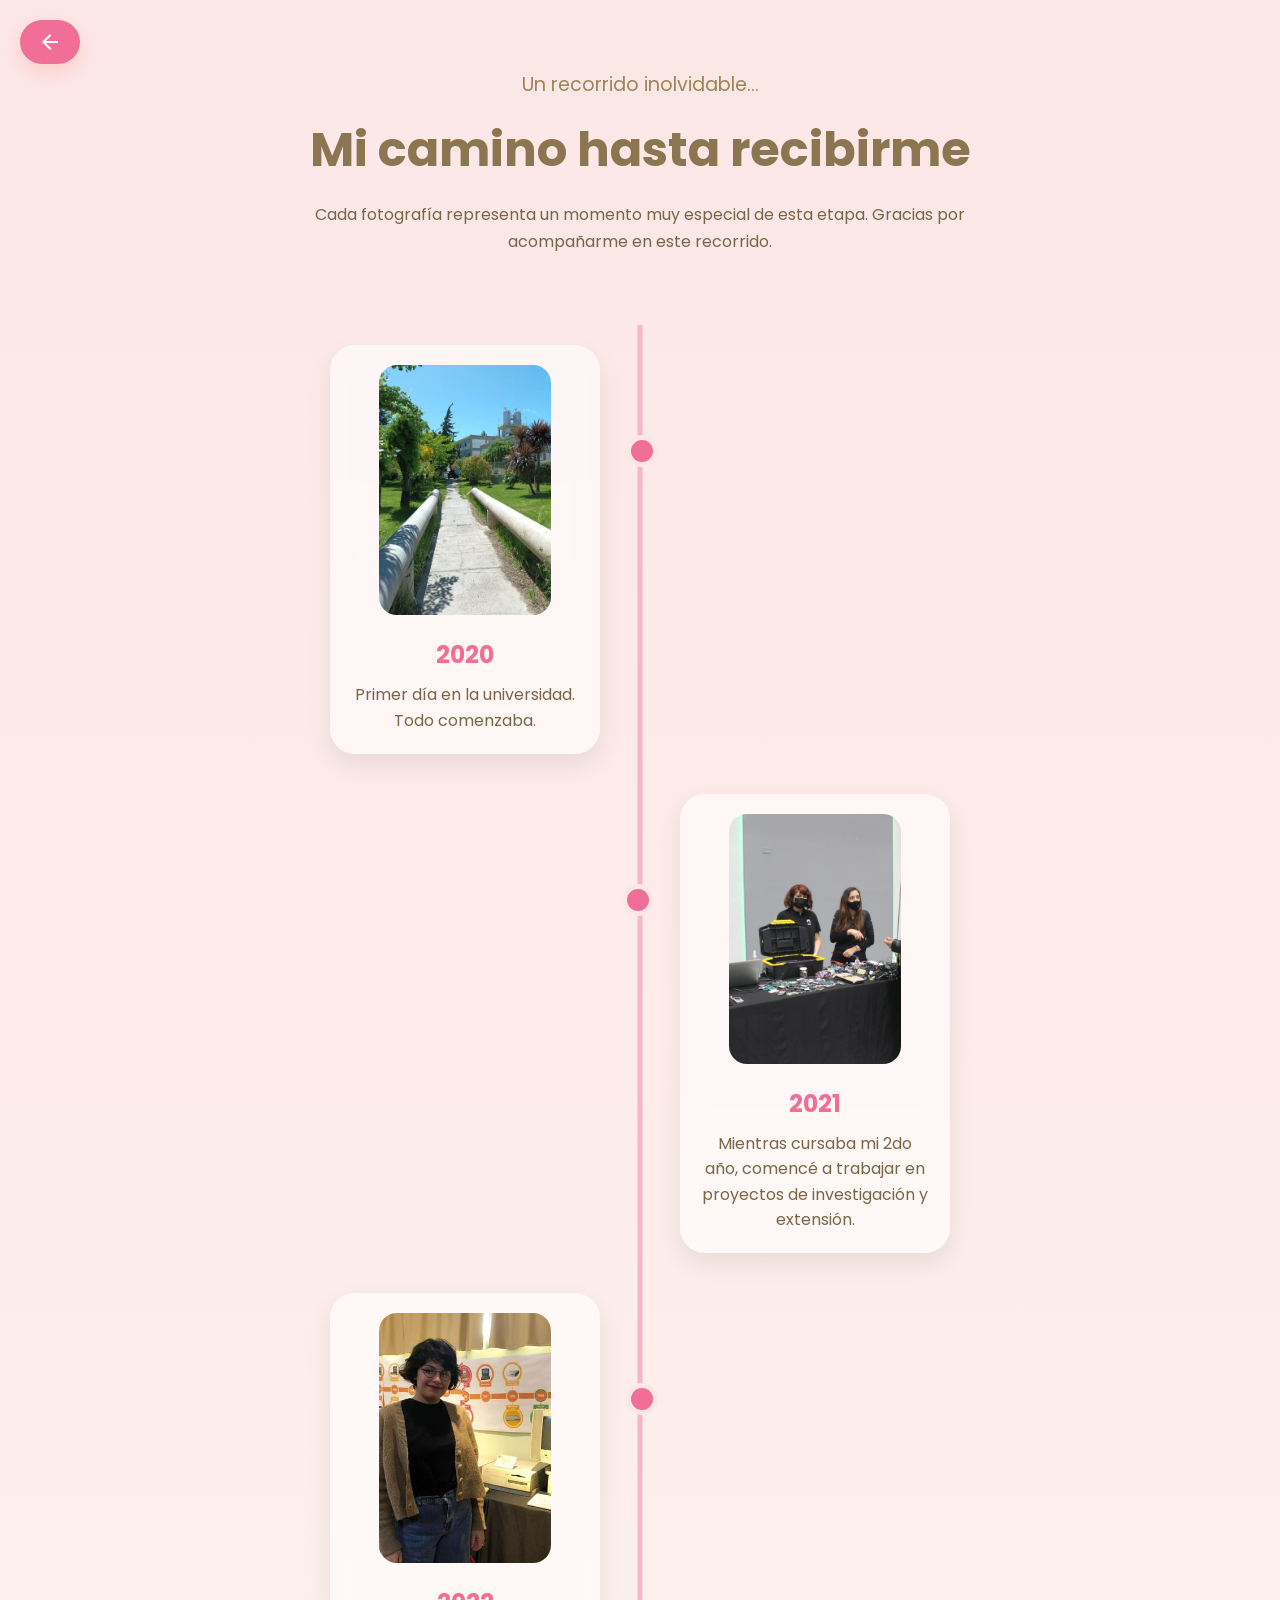
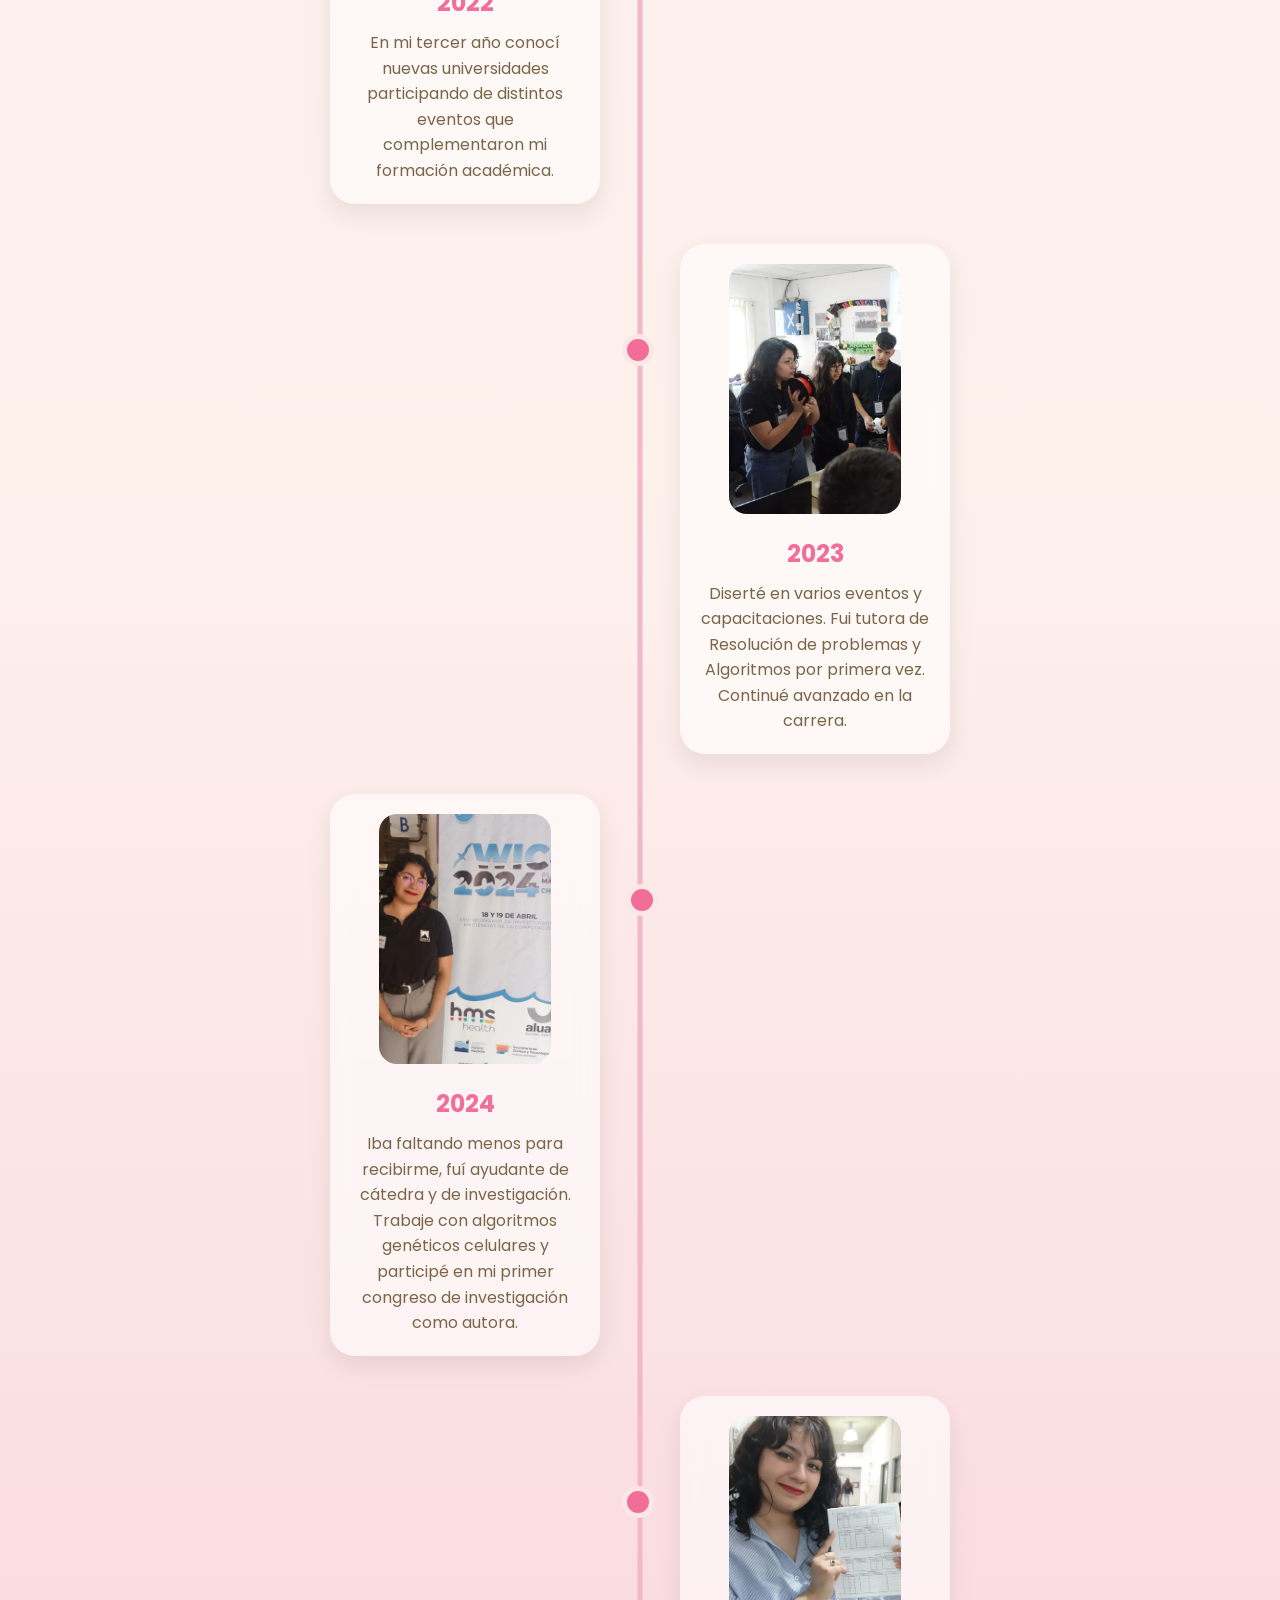
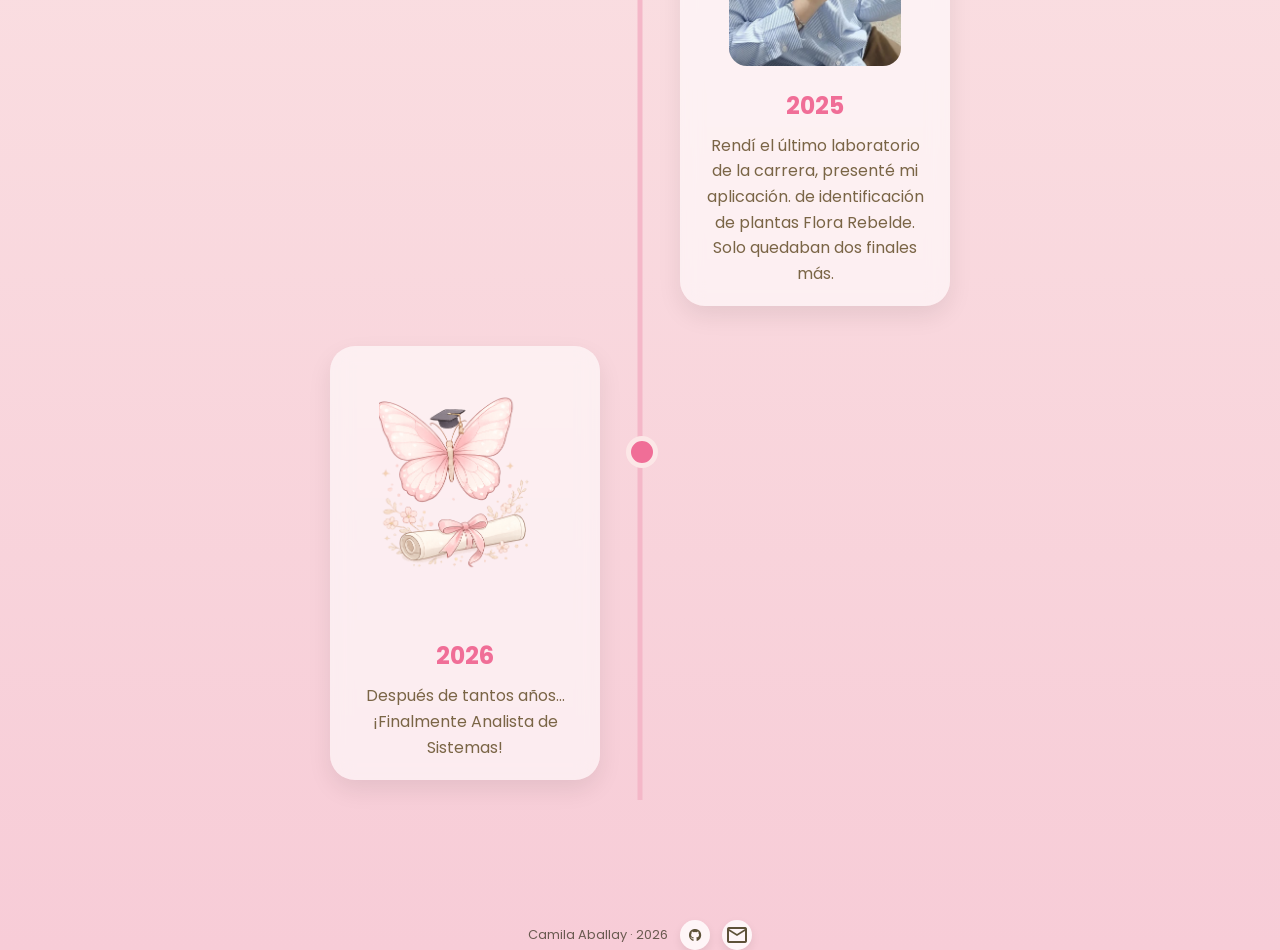
==== commit 22ca7209: "footer" ====
--- a/fotos.html
+++ b/fotos.html
@@ -7,6 +7,8 @@
 <meta name="viewport" content="width=device-width, initial-scale=1.0">
 
 <title>Mi camino hasta recibirme</title>
+<link rel="stylesheet"
+href="https://cdnjs.cloudflare.com/ajax/libs/font-awesome/6.7.2/css/all.min.css">
 
 <link rel="preconnect" href="https://fonts.googleapis.com">
 
--- a/css/fotos.css
+++ b/css/fotos.css
@@ -437,9 +437,12 @@
     0 4px 10px rgba(0,0,0,.08);
 }
 
-.footer .material-symbols-outlined,
 .footer i{
-    font-size:18px;
+    color:#5D5138;
+}
+
+.footer .material-symbols-outlined{
+    color:#5D5138;
 }
 /* TECNOLOGÍAS */
 
@@ -829,7 +832,4 @@
 
     /* FEATURES */
 
-   .footer a i{
-    color:#5D5138 !important;
-    font-size:18px;
-}+   
